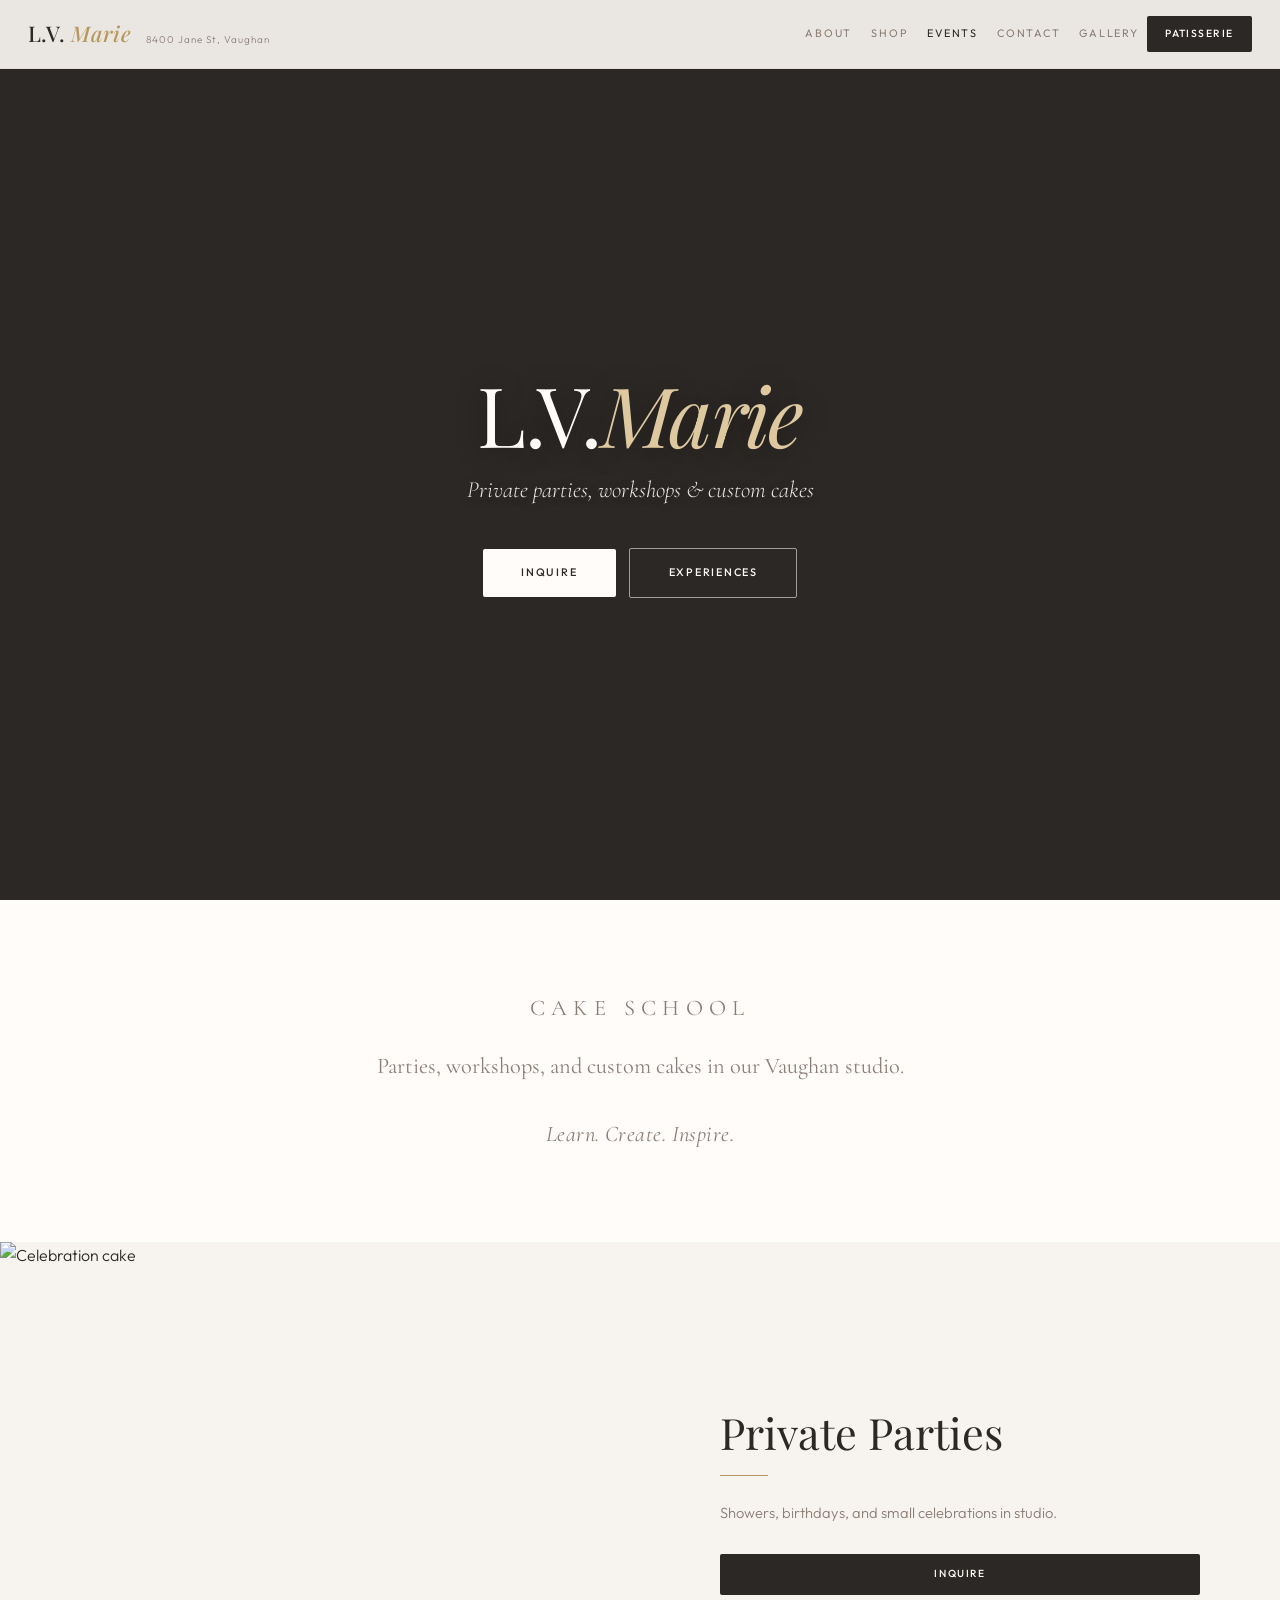
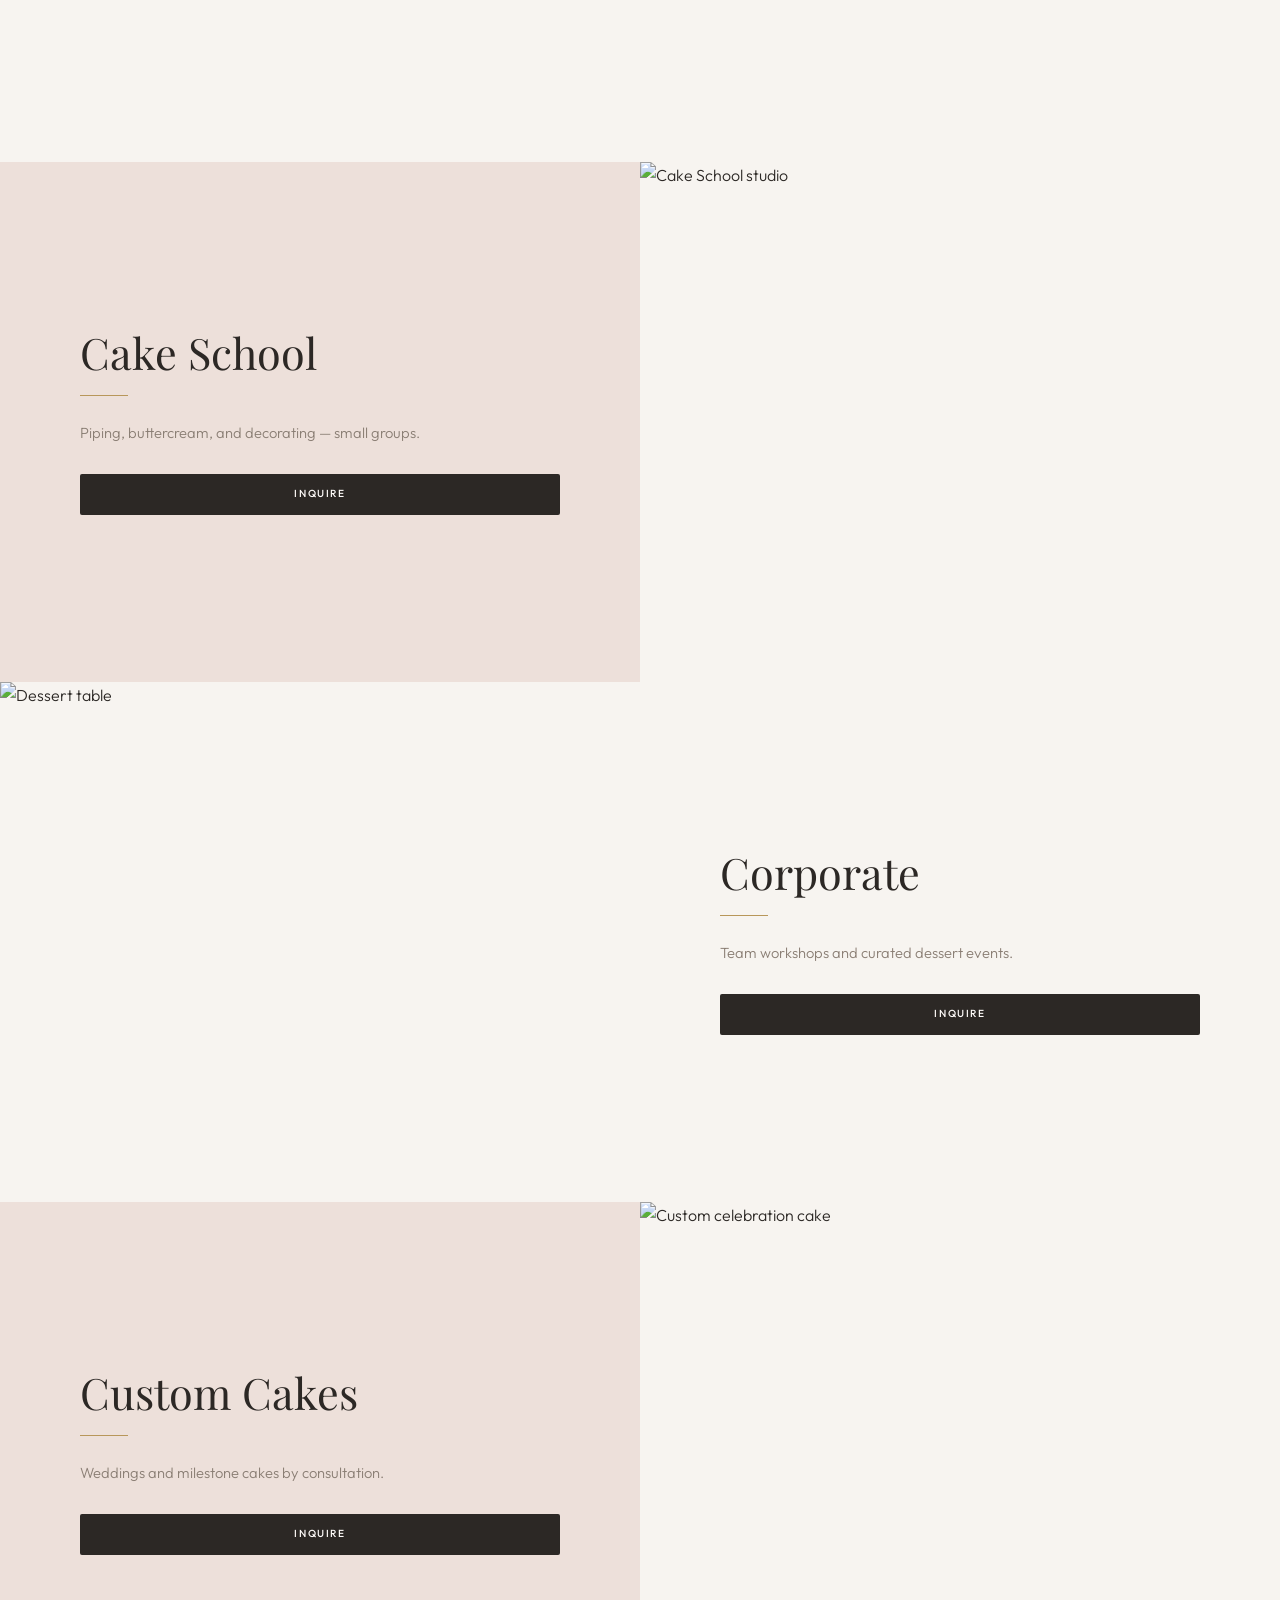
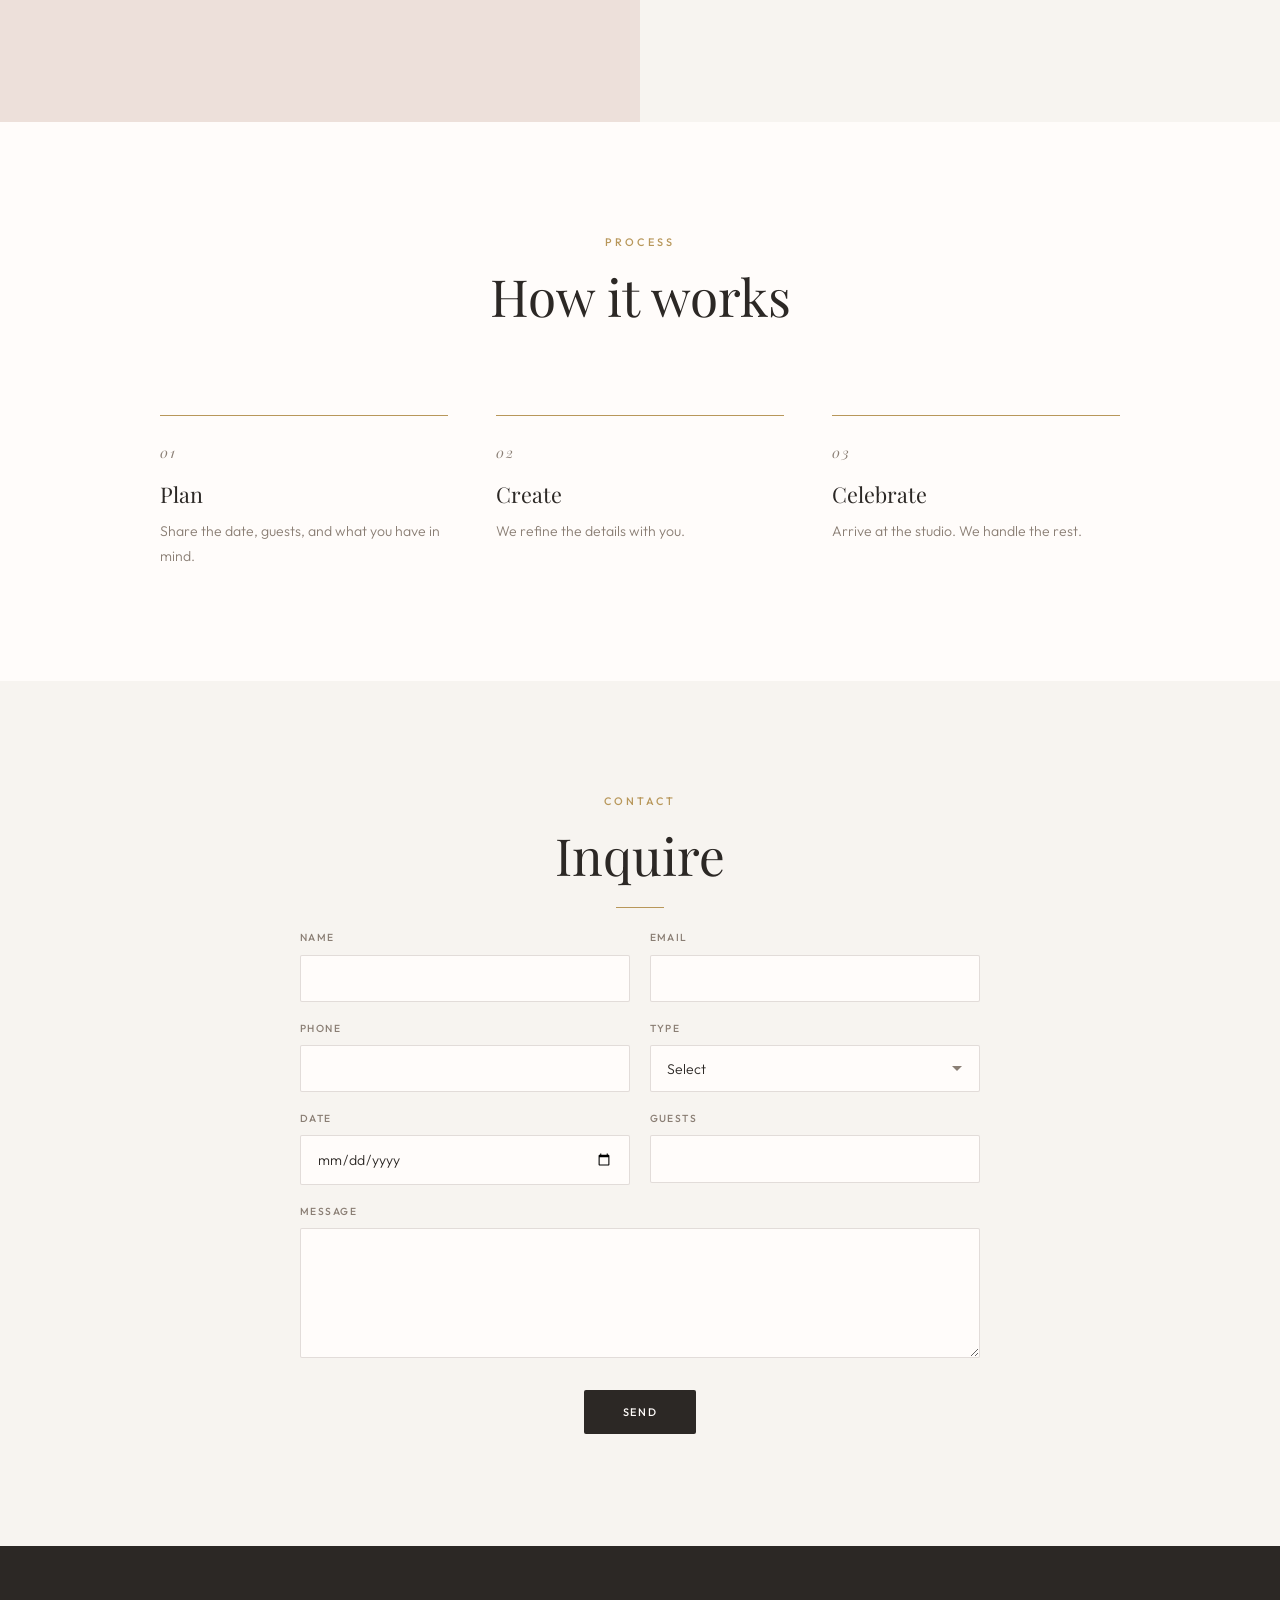
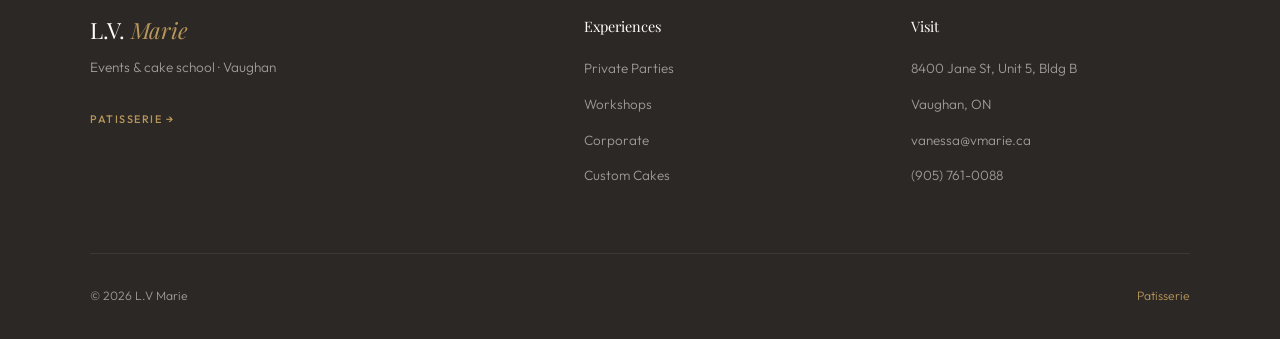
==== events.html @ 4b9d49ff "Add files via upload" ====
<!DOCTYPE html>
<html lang="en">
<head>
<meta charset="UTF-8">
<meta name="viewport" content="width=device-width, initial-scale=1, viewport-fit=cover">
<title>L.V Marie — Events & Cake School | Vaughan</title>
<meta name="description" content="Private parties, cake school, corporate events, and custom cakes in Vaughan.">
<meta name="theme-color" content="#2C2825">
<meta name="apple-mobile-web-app-status-bar-style" content="black-translucent">
<link rel="preconnect" href="https://fonts.googleapis.com">
<link rel="preconnect" href="https://fonts.gstatic.com" crossorigin>
<link href="https://fonts.googleapis.com/css2?family=Cormorant+Garamond:ital,wght@0,300;0,400;0,500;0,600;1,300;1,400&family=Outfit:wght@300;400;500&family=Playfair+Display:ital,wght@0,400;0,500;0,600;1,400;1,500&display=swap" rel="stylesheet">
<style>
/* ===== RESET & BASE ===== */
*, *::before, *::after { margin: 0; padding: 0; box-sizing: border-box; }

html {
  scroll-behavior: smooth;
  font-size: 16px;
  -webkit-text-size-adjust: 100%;
  touch-action: manipulation;
  background: var(--cream);
  height: -webkit-fill-available;
}

body {
  touch-action: manipulation;
  font-family: 'Outfit', sans-serif;
  font-weight: 300;
  color: var(--charcoal);
  background: var(--cream);
  line-height: 1.65;
  overflow-x: hidden;
  min-height: 100svh;
  min-height: 100dvh;
  min-height: -webkit-fill-available;
  -webkit-font-smoothing: antialiased;
  -moz-osx-font-smoothing: grayscale;
}
body.menu-open { overflow: hidden; }

a { text-decoration: none; color: inherit; }
img { max-width: 100%; display: block; }
ul { list-style: none; }
button, input, select, textarea { font-family: inherit; }

/* ===== COLOR SYSTEM ===== */
:root {
  --cream: #F7F4F0;
  --blush: #EDE0DA;
  --gold: #B8975A;
  --charcoal: #2C2825;
  --warm-grey: #8A7E74;
  --berry: #6B2D3C;
  --powder: #D8E0EA;
  --white: #FFFCFA;
  --radius: 2px;
}

/* ===== TYPOGRAPHY ===== */
h1, h2, h3, h4 {
  font-family: 'Playfair Display', Georgia, serif;
  font-weight: 400;
  line-height: 1.12;
}

.section-label {
  font-family: 'Outfit', sans-serif;
  font-size: 0.68rem;
  letter-spacing: 0.28em;
  text-transform: uppercase;
  color: var(--gold);
  font-weight: 500;
  margin-bottom: 1rem;
}

.section-title {
  font-size: clamp(2rem, 4.5vw, 3.2rem);
  color: var(--charcoal);
  margin-bottom: 0.5em;
}

.section-subtitle {
  font-family: 'Cormorant Garamond', Georgia, serif;
  font-size: clamp(1.1rem, 2.2vw, 1.45rem);
  color: var(--warm-grey);
  font-style: italic;
  font-weight: 300;
  line-height: 1.5;
}

.gold-line {
  width: 48px;
  height: 1px;
  background: var(--gold);
  margin: 1.4rem 0;
}

.gold-line.center { margin-left: auto; margin-right: auto; }

/* ===== NAVIGATION ===== */
.nav {
  position: fixed;
  top: 0;
  left: 0;
  right: 0;
  z-index: 1000;
  background: rgba(247, 244, 240, 0.94);
  backdrop-filter: blur(16px) saturate(160%);
  -webkit-backdrop-filter: blur(16px) saturate(160%);
  border-bottom: 1px solid rgba(184, 151, 90, 0.12);
  transition: background 0.4s ease, border-color 0.4s ease;
  padding-top: env(safe-area-inset-top, 0px);
}

.nav.scrolled,
.nav.menu-open {
  background: rgba(247, 244, 240, 0.98);
  border-bottom-color: rgba(184, 151, 90, 0.2);
}

.nav-inner {
  max-width: 1280px;
  margin: 0 auto;
  padding: 0 1.75rem;
  display: flex;
  align-items: center;
  justify-content: space-between;
  height: 68px;
  position: relative;
  gap: 1rem;
}

.nav-left {
  display: block;
  min-width: 0;
  line-height: 1;
  white-space: nowrap;
}

.nav-logo {
  font-family: 'Playfair Display', serif;
  font-size: 1.35rem;
  font-weight: 500;
  color: var(--charcoal);
  letter-spacing: 0.02em;
  line-height: 1;
  display: inline;
  vertical-align: bottom;
}

.nav-logo em {
  font-style: italic;
  color: var(--gold);
}

.nav-location {
  font-size: 0.62rem;
  letter-spacing: 0.1em;
  color: var(--warm-grey);
  white-space: nowrap;
  line-height: 1;
  display: inline;
  vertical-align: bottom;
  margin-left: 0.75rem;
  transition: color 0.3s;
}

.nav-location:hover { color: var(--gold); }

.nav-end {
  display: flex;
  flex-direction: row;
  align-items: center;
  justify-content: flex-end;
  gap: 0.35rem;
  flex-shrink: 0;
}

.nav-links {
  display: flex;
  gap: 1.2rem;
  margin-right: 0.15rem;
  align-items: center;
}

.nav-links a {
  font-size: 0.68rem;
  font-weight: 400;
  letter-spacing: 0.16em;
  text-transform: uppercase;
  color: var(--warm-grey);
  transition: color 0.3s ease;
  position: relative;
}

.nav-links a:hover,
.nav-links a.active {
  color: var(--charcoal);
}

.nav-links a::after {
  content: '';
  position: absolute;
  bottom: -4px;
  left: 0;
  width: 0;
  height: 1px;
  background: var(--gold);
  transition: width 0.3s ease;
}

.nav-links a:hover::after { width: 100%; }

.nav-actions {
  display: flex;
  flex-direction: row;
  align-items: center;
  gap: 0.35rem;
  flex-shrink: 0;
  height: 100%;
}

.nav-cta {
  font-size: 0.65rem;
  letter-spacing: 0.14em;
  text-transform: uppercase;
  font-weight: 500;
  color: var(--white);
  background: var(--charcoal);
  padding: 0.55rem 1.15rem;
  border-radius: var(--radius);
  transition: background 0.3s ease;
  white-space: nowrap;
  display: inline-flex;
  align-items: center;
  height: 36px;
}

.nav-cta:hover {
  background: var(--gold);
}

.nav-toggle {
  display: none;
  flex-direction: column;
  align-items: center;
  justify-content: center;
  gap: 5px;
  width: 44px;
  height: 44px;
  margin: 0;
  padding: 0;
  cursor: pointer;
  background: none;
  border: none;
  line-height: 0;
}

.nav-toggle span {
  width: 20px;
  height: 1.5px;
  background: var(--charcoal);
  transition: all 0.3s;
  display: block;
  flex-shrink: 0;
}

.mobile-menu {
  display: none;
}

/* ===== BUTTONS ===== */
.btn {
  display: inline-flex;
  align-items: center;
  justify-content: center;
  padding: 0.95rem 2.4rem;
  font-size: 0.68rem;
  letter-spacing: 0.16em;
  text-transform: uppercase;
  font-family: 'Outfit', sans-serif;
  font-weight: 500;
  border: none;
  cursor: pointer;
  transition: background 0.35s ease, color 0.35s ease, border-color 0.35s ease;
  border-radius: var(--radius);
  white-space: nowrap;
}

.btn-primary {
  background: var(--white);
  color: var(--charcoal);
}

.btn-primary:hover {
  background: var(--gold);
  color: var(--white);
}

.btn-outline {
  background: transparent;
  color: var(--white);
  border: 1px solid rgba(255, 252, 250, 0.45);
}

.btn-outline:hover {
  background: var(--white);
  color: var(--charcoal);
  border-color: var(--white);
}

.btn-dark {
  background: var(--charcoal);
  color: var(--white);
}

.btn-dark:hover {
  background: var(--gold);
}

.btn-sm {
  padding: 0.75rem 1.8rem;
  font-size: 0.64rem;
}

/* ===== HERO ===== */
.hero {
  position: relative;
  min-height: 100vh;
  min-height: 100svh;
  min-height: 100dvh;
  min-height: 100lvh;
  min-height: -webkit-fill-available;
  min-height: var(--app-height, 100lvh);
  display: flex;
  align-items: center;
  justify-content: center;
  text-align: center;
  overflow: hidden;
  background: var(--charcoal);
  padding:
    calc(68px + env(safe-area-inset-top, 0px))
    1.25rem
    0;
}

.hero-bg {
  position: absolute;
  inset: 0;
  z-index: 0;
  background-color: #2C2825;
  background-image: url('Assets/images/store-interior.jpg');
  background-size: cover;
  background-position: center center;
  background-repeat: no-repeat;
}

.hero-overlay {
  position: absolute;
  inset: 0;
  z-index: 1;
  pointer-events: none;
  background:
    linear-gradient(180deg, rgba(44, 40, 37, 0.48) 0%, rgba(44, 40, 37, 0.3) 45%, rgba(44, 40, 37, 0.62) 100%);
}

.hero-content {
  position: relative;
  z-index: 2;
  padding: 1rem 1.25rem;
  max-width: 720px;
  width: 100%;
  margin: 0;
}

.hero-brand {
  display: none;
}

.hero h1 {
  font-size: clamp(2.8rem, 8vw, 5.2rem);
  font-weight: 400;
  color: var(--white);
  margin-bottom: 0.9rem;
  letter-spacing: -0.02em;
  line-height: 1.05;
  text-shadow: 0 2px 28px rgba(0, 0, 0, 0.4);
}

.hero h1 em {
  font-style: italic;
  color: rgba(232, 210, 168, 0.95);
}

.hero-tagline {
  display: block;
  font-family: 'Cormorant Garamond', Georgia, serif;
  font-size: clamp(1.1rem, 2.4vw, 1.45rem);
  color: rgba(255, 252, 250, 0.9);
  font-style: italic;
  font-weight: 300;
  margin: 0 auto 2.4rem;
  max-width: 420px;
  text-shadow: 0 1px 12px rgba(0, 0, 0, 0.35);
}

.hero-buttons {
  display: flex;
  gap: 0.85rem;
  justify-content: center;
  flex-wrap: wrap;
  align-items: center;
}

.hero .btn-outline {
  color: var(--white);
  border-color: rgba(255, 255, 255, 0.55);
  background: transparent;
  backdrop-filter: none;
}

.hero .btn-outline:hover {
  background: var(--white);
  color: var(--charcoal);
  border-color: var(--white);
}

.hero .btn-primary {
  background: var(--white);
  color: var(--charcoal);
}

.hero .btn-primary:hover {
  background: var(--gold);
  color: var(--white);
}

/* ===== INTRO STRIP ===== */
.intro {
  padding: 5.5rem 2rem;
  background: var(--white);
  text-align: center;
}

.intro-inner {
  max-width: 720px;
  margin: 0 auto;
}

.intro .section-label { margin-bottom: 1.2rem; }

.intro p {
  font-family: 'Cormorant Garamond', serif;
  font-size: clamp(1.15rem, 2.2vw, 1.4rem);
  color: var(--warm-grey);
  line-height: 1.75;
  font-weight: 400;
}

.intro-accent {
  font-family: 'Playfair Display', serif;
  font-style: italic;
  color: var(--gold);
  font-size: clamp(1rem, 1.8vw, 1.2rem);
  margin-top: 1.8rem;
  letter-spacing: 0.02em;
}

/* ===== EVENT SECTIONS ===== */
.event-section {
  display: grid;
  grid-template-columns: 1fr 1fr;
  min-height: 520px;
}

.event-section.reverse .event-image { order: 2; }
.event-section.reverse .event-text { order: 1; }

.event-image {
  position: relative;
  overflow: hidden;
  min-height: 380px;
}

.event-image img {
  width: 100%;
  height: 100%;
  object-fit: cover;
  transition: transform 0.8s ease;
}

.event-section:hover .event-image img {
  transform: scale(1.03);
}

.event-text {
  display: flex;
  flex-direction: column;
  justify-content: center;
  padding: 4.5rem 5rem;
  background: var(--cream);
}

.event-section:nth-child(even) .event-text {
  background: var(--blush);
}

.event-text h2 {
  font-size: clamp(1.9rem, 3.5vw, 2.7rem);
  margin-bottom: 0;
  color: var(--charcoal);
}

.event-text .event-desc {
  font-size: 0.92rem;
  color: var(--warm-grey);
  line-height: 1.85;
  margin-bottom: 1.75rem;
  max-width: 440px;
}

.event-text .event-details {
  font-family: 'Cormorant Garamond', serif;
  font-size: 1.05rem;
  font-style: italic;
  color: var(--charcoal);
  margin-bottom: 2rem;
  line-height: 1.65;
}

.event-text .gold-line {
  margin: 1.15rem 0 1.4rem;
}

/* ===== HOW IT WORKS ===== */
.how-it-works {
  padding: 7rem 2rem;
  background: var(--white);
  text-align: center;
}

.how-inner {
  max-width: 960px;
  margin: 0 auto;
}

.how-steps {
  display: grid;
  grid-template-columns: repeat(3, 1fr);
  gap: 3rem;
  margin-top: 4rem;
  text-align: left;
}

.how-step {
  padding-top: 1.5rem;
  border-top: 1px solid var(--gold);
}

.how-step-num {
  font-family: 'Playfair Display', serif;
  font-size: 0.85rem;
  color: var(--gold);
  letter-spacing: 0.12em;
  margin-bottom: 1rem;
  font-style: italic;
}

.how-step h3 {
  font-size: 1.35rem;
  margin-bottom: 0.8rem;
  color: var(--charcoal);
}

.how-step p {
  font-size: 0.88rem;
  color: var(--warm-grey);
  line-height: 1.8;
}

/* ===== INQUIRY FORM ===== */
.inquiry {
  padding: 7rem 2rem;
  background: var(--cream);
}

.inquiry-inner {
  max-width: 680px;
  margin: 0 auto;
  text-align: center;
}

.inquiry .section-title { margin-bottom: 0.3em; }
.inquiry .section-subtitle { margin-bottom: 2.5rem; }

.inquiry-form {
  text-align: left;
  display: grid;
  grid-template-columns: 1fr 1fr;
  gap: 1.2rem;
}

.form-group {
  display: flex;
  flex-direction: column;
}

.form-group.full {
  grid-column: 1 / -1;
}

.form-group label {
  font-size: 0.64rem;
  letter-spacing: 0.14em;
  text-transform: uppercase;
  color: var(--warm-grey);
  margin-bottom: 0.45rem;
  font-weight: 500;
}

.form-group input,
.form-group textarea,
.form-group select {
  padding: 0.85rem 1rem;
  border: 1px solid rgba(138, 126, 116, 0.25);
  font-family: 'Outfit', sans-serif;
  font-size: 0.88rem;
  font-weight: 300;
  color: var(--charcoal);
  background: var(--white);
  border-radius: var(--radius);
  transition: border-color 0.3s ease;
  outline: none;
  appearance: none;
  -webkit-appearance: none;
}

.form-group select {
  background-image: url("data:image/svg+xml,%3Csvg xmlns='http://www.w3.org/2000/svg' width='12' height='8' viewBox='0 0 12 8'%3E%3Cpath fill='%238A7E74' d='M1 1l5 5 5-5'/%3E%3C/svg%3E");
  background-repeat: no-repeat;
  background-position: right 1rem center;
  padding-right: 2.5rem;
  cursor: pointer;
}

.form-group input:focus,
.form-group textarea:focus,
.form-group select:focus {
  border-color: var(--gold);
}

.form-group textarea {
  resize: vertical;
  min-height: 130px;
}

.form-submit {
  grid-column: 1 / -1;
  text-align: center;
  margin-top: 0.8rem;
}

/* ===== FOOTER ===== */
.footer {
  background: var(--charcoal);
  color: rgba(255, 252, 250, 0.55);
  padding: 4.5rem 2rem 2rem;
}

.footer-inner {
  max-width: 1100px;
  margin: 0 auto;
  display: grid;
  grid-template-columns: 1.6fr 1fr 1fr;
  gap: 3rem;
  margin-bottom: 3.5rem;
}

.footer-brand h3 {
  font-family: 'Playfair Display', serif;
  font-size: 1.4rem;
  color: var(--white);
  margin-bottom: 0.8rem;
  font-weight: 400;
}

.footer-brand h3 em {
  color: var(--gold);
  font-style: italic;
}

.footer-brand p {
  font-size: 0.85rem;
  line-height: 1.75;
  margin-bottom: 1.5rem;
}

.footer-boutique-link {
  display: inline-flex;
  align-items: center;
  gap: 0.5rem;
  font-size: 0.68rem;
  letter-spacing: 0.14em;
  text-transform: uppercase;
  color: var(--gold);
  font-weight: 500;
  transition: color 0.3s ease;
}

.footer-boutique-link:hover {
  color: var(--white);
}

.footer h4 {
  font-family: 'Playfair Display', serif;
  font-size: 0.9rem;
  color: var(--white);
  margin-bottom: 1.2rem;
  font-weight: 400;
}

.footer ul li {
  margin-bottom: 0.6rem;
}

.footer ul li a,
.footer ul li span {
  font-size: 0.84rem;
  transition: color 0.3s ease;
}

.footer ul li a:hover { color: var(--gold); }

.footer-bottom {
  max-width: 1100px;
  margin: 0 auto;
  padding-top: 2rem;
  border-top: 1px solid rgba(255, 252, 250, 0.08);
  display: flex;
  justify-content: space-between;
  align-items: center;
  font-size: 0.76rem;
}

.footer-bottom a { color: var(--gold); }

/* ===== TOAST ===== */
.toast {
  position: fixed;
  bottom: 2rem;
  left: 50%;
  transform: translateX(-50%) translateY(120px);
  background: var(--charcoal);
  color: var(--white);
  padding: 1rem 2.2rem;
  border-radius: var(--radius);
  font-size: 0.85rem;
  font-weight: 400;
  z-index: 3000;
  opacity: 0;
  transition: transform 0.45s ease, opacity 0.45s ease;
  text-align: center;
  max-width: 90vw;
  border: 1px solid rgba(184, 151, 90, 0.25);
}

.toast.show {
  transform: translateX(-50%) translateY(0);
  opacity: 1;
}

/* ===== ANIMATIONS ===== */
.fade-in {
  opacity: 0;
  transform: translateY(20px);
  transition: opacity 0.7s ease, transform 0.7s ease;
}

.fade-in.visible {
  opacity: 1;
  transform: translateY(0);
}

/* ===== RESPONSIVE ===== */
@media (max-width: 1024px) {
  .event-text { padding: 3.5rem 3rem; }
  .how-steps { gap: 2rem; }
  .footer-inner { grid-template-columns: 1fr 1fr; }
}

@media (max-width: 768px) {
  .nav-inner { padding: 0 1rem; height: 60px; }

  .nav-links {
    display: none !important;
  }

  .mobile-menu {
    display: none;
  }
  .mobile-menu.open {
    display: flex;
    position: fixed;
    inset: 0;
    z-index: 1200;
    flex-direction: column;
    justify-content: flex-start;
    padding: calc(60px + env(safe-area-inset-top, 0px) + 2.75rem) 1.75rem calc(env(safe-area-inset-bottom, 0px) + 2rem);
    background: #F7F4F0 !important;
    overflow-y: auto;
    -webkit-overflow-scrolling: touch;
  }
  .mobile-menu a {
    font-family: 'Playfair Display', serif;
    font-size: 1.75rem;
    font-weight: 400;
    letter-spacing: 0.02em;
    padding: 1.15rem 0.1rem;
    border-bottom: 1px solid rgba(44, 40, 37, 0.1);
    color: var(--charcoal);
  }
  .mobile-menu a:last-child { border-bottom: none; }

  .nav-toggle {
    display: flex;
    position: relative;
    z-index: 1301;
  }
  .nav.menu-open {
    z-index: 1300;
    background: #F7F4F0 !important;
  }
  .nav.menu-open .nav-toggle span:nth-child(1) {
    transform: translateY(7px) rotate(45deg);
  }
  .nav.menu-open .nav-toggle span:nth-child(2) { opacity: 0; }
  .nav.menu-open .nav-toggle span:nth-child(3) {
    transform: translateY(-7px) rotate(-45deg);
  }
  .nav-end { gap: 0.25rem; }
  .nav-cta { padding: 0.5rem 0.85rem; font-size: 0.58rem; height: 34px; }
  .nav-location {
    font-size: 0.55rem;
    letter-spacing: 0.06em;
    max-width: 38vw;
    overflow: hidden;
    text-overflow: ellipsis;
  }
  .nav-logo { font-size: 1.2rem; }

  .hero {
    min-height: 100svh;
    min-height: 100dvh;
    min-height: 100lvh;
    min-height: -webkit-fill-available;
    min-height: var(--app-height, 100lvh);
    padding:
      calc(60px + env(safe-area-inset-top, 0px))
      1rem
      0;
  }
  .hero-content { padding: 0.75rem; }
  .hero h1 { font-size: 2.35rem; }
  .hero-buttons { flex-direction: row; flex-wrap: wrap; justify-content: center; }
  .hero-buttons .btn { flex: 1 1 auto; min-width: 140px; }

  .event-section,
  .event-section.reverse {
    grid-template-columns: 1fr;
  }

  .event-section.reverse .event-image,
  .event-section.reverse .event-text {
    order: unset;
  }

  .event-image { min-height: 300px; max-height: 380px; }
  .event-text { padding: 3rem 1.8rem; }

  .how-steps {
    grid-template-columns: 1fr;
    gap: 2.5rem;
  }

  .inquiry-form { grid-template-columns: 1fr; }
  .footer-inner { grid-template-columns: 1fr; }
  .footer-bottom {
    flex-direction: column;
    gap: 0.6rem;
    text-align: center;
  }
}

@media (max-width: 480px) {
  .hero h1 { font-size: 2.4rem; }
  .section-title { font-size: 1.75rem; }
  .intro { padding: 4rem 1.5rem; }
  .how-it-works { padding: 5rem 1.5rem; }
  .inquiry { padding: 5rem 1.5rem; }
}
</style>
</head>
<body>

<!-- NAVIGATION -->
<nav class="nav" id="nav">
  <div class="nav-inner">
    <div class="nav-left">
      <a href="events.html" class="nav-logo">L.V. <em>Marie</em></a>
      <a href="https://maps.google.com/?q=8400+Jane+St+Vaughan+ON" target="_blank" rel="noopener" class="nav-location">8400 Jane St, Vaughan</a>
    </div>
    <div class="nav-end">
      <div class="nav-links" id="navLinksDesktop">
        <a href="#about">About</a>
        <a href="index.html#store">Shop</a>
        <a href="#events" class="active">Events</a>
        <a href="#inquiry">Contact</a>
        <a href="index.html#gallery">Gallery</a>
      </div>
      <div class="nav-actions">
        <a href="index.html" class="nav-cta">Patisserie</a>
        <button type="button" class="nav-toggle" id="navToggle" aria-label="Menu">
          <span></span><span></span><span></span>
        </button>
      </div>
    </div>
  </div>
</nav>

<div class="mobile-menu" id="navLinks" hidden>
  <a href="#about">About</a>
  <a href="index.html#store">Shop</a>
  <a href="#events">Events</a>
  <a href="#inquiry">Contact</a>
  <a href="index.html#gallery">Gallery</a>
</div>

<!-- HERO -->
<section class="hero">
  <div class="hero-bg" role="img" aria-label="L.V Marie Cake School"></div>
  <div class="hero-overlay"></div>
  <div class="hero-content">
    <h1>L.V.<em>Marie</em></h1>
    <p class="hero-tagline">Private parties, workshops &amp; custom cakes</p>
    <div class="hero-buttons">
      <a href="#inquiry" class="btn btn-primary">Inquire</a>
      <a href="#private-parties" class="btn btn-outline">Experiences</a>
    </div>
  </div>
</section>

<!-- INTRO -->
<section class="intro" id="about">
  <div class="intro-inner fade-in">
    <p class="section-label">Cake School</p>
    <p>Parties, workshops, and custom cakes in our Vaughan studio.</p>
    <p class="intro-accent">Learn. Create. Inspire.</p>
  </div>
</section>

<!-- EVENT TYPES -->
<div id="events">

  <section class="event-section" id="private-parties">
    <div class="event-image">
      <img src="Assets/images/cupcakes.jpg" alt="Celebration cake" loading="lazy">
    </div>
    <div class="event-text fade-in">
      <h2>Private Parties</h2>
      <div class="gold-line"></div>
      <p class="event-desc">Showers, birthdays, and small celebrations in studio.</p>
      <a href="#inquiry" class="btn btn-dark btn-sm" data-event="Private Party">Inquire</a>
    </div>
  </section>

  <section class="event-section reverse" id="workshops">
    <div class="event-image">
      <img src="Assets/images/store-interior.jpg" alt="Cake School studio" loading="lazy">
    </div>
    <div class="event-text fade-in">
      <h2>Cake School</h2>
      <div class="gold-line"></div>
      <p class="event-desc">Piping, buttercream, and decorating — small groups.</p>
      <a href="#inquiry" class="btn btn-dark btn-sm" data-event="Workshop">Inquire</a>
    </div>
  </section>

  <section class="event-section" id="corporate">
    <div class="event-image">
      <img src="Assets/images/dessert-spread.jpg" alt="Dessert table" loading="lazy">
    </div>
    <div class="event-text fade-in">
      <h2>Corporate</h2>
      <div class="gold-line"></div>
      <p class="event-desc">Team workshops and curated dessert events.</p>
      <a href="#inquiry" class="btn btn-dark btn-sm" data-event="Corporate Event">Inquire</a>
    </div>
  </section>

  <section class="event-section reverse" id="custom">
    <div class="event-image">
      <img src="Assets/images/cupcakes.jpg" alt="Custom celebration cake" loading="lazy">
    </div>
    <div class="event-text fade-in">
      <h2>Custom Cakes</h2>
      <div class="gold-line"></div>
      <p class="event-desc">Weddings and milestone cakes by consultation.</p>
      <a href="#inquiry" class="btn btn-dark btn-sm" data-event="Custom Celebration Cake">Inquire</a>
    </div>
  </section>

</div>

<!-- HOW IT WORKS -->
<section class="how-it-works">
  <div class="how-inner">
    <p class="section-label fade-in">Process</p>
    <h2 class="section-title fade-in">How it works</h2>
    <div class="gold-line center fade-in"></div>
    <div class="how-steps">
      <div class="how-step fade-in">
        <p class="how-step-num">01</p>
        <h3>Plan</h3>
        <p>Share the date, guests, and what you have in mind.</p>
      </div>
      <div class="how-step fade-in">
        <p class="how-step-num">02</p>
        <h3>Create</h3>
        <p>We refine the details with you.</p>
      </div>
      <div class="how-step fade-in">
        <p class="how-step-num">03</p>
        <h3>Celebrate</h3>
        <p>Arrive at the studio. We handle the rest.</p>
      </div>
    </div>
  </div>
</section>

<!-- INQUIRY FORM -->
<section class="inquiry" id="inquiry">
  <div class="inquiry-inner">
    <p class="section-label fade-in">Contact</p>
    <h2 class="section-title fade-in">Inquire</h2>
    <div class="gold-line center fade-in"></div>

    <form class="inquiry-form fade-in" id="inquiryForm" onsubmit="handleInquiry(event)">
      <div class="form-group">
        <label for="name">Name</label>
        <input type="text" id="name" name="name" required>
      </div>
      <div class="form-group">
        <label for="email">Email</label>
        <input type="email" id="email" name="email" required>
      </div>
      <div class="form-group">
        <label for="phone">Phone</label>
        <input type="tel" id="phone" name="phone">
      </div>
      <div class="form-group">
        <label for="eventType">Type</label>
        <select id="eventType" name="eventType" required>
          <option value="" disabled selected>Select</option>
          <option value="Private Party">Private Party</option>
          <option value="Workshop / Cake School">Workshop</option>
          <option value="Corporate Event">Corporate</option>
          <option value="Custom Celebration Cake">Custom Cake</option>
          <option value="Other">Other</option>
        </select>
      </div>
      <div class="form-group">
        <label for="date">Date</label>
        <input type="date" id="date" name="date">
      </div>
      <div class="form-group">
        <label for="guests">Guests</label>
        <input type="number" id="guests" name="guests" min="1">
      </div>
      <div class="form-group full">
        <label for="message">Message</label>
        <textarea id="message" name="message"></textarea>
      </div>
      <div class="form-submit">
        <button type="submit" class="btn btn-dark">Send</button>
      </div>
    </form>
  </div>
</section>

<!-- FOOTER -->
<footer class="footer">
  <div class="footer-inner">
    <div class="footer-brand">
      <h3>L.V. <em>Marie</em></h3>
      <p>Events & cake school · Vaughan</p>
      <a href="index.html" class="footer-boutique-link">Patisserie →</a>
    </div>
    <div>
      <h4>Experiences</h4>
      <ul>
        <li><a href="#private-parties">Private Parties</a></li>
        <li><a href="#workshops">Workshops</a></li>
        <li><a href="#corporate">Corporate</a></li>
        <li><a href="#custom">Custom Cakes</a></li>
      </ul>
    </div>
    <div>
      <h4>Visit</h4>
      <ul>
        <li><span>8400 Jane St, Unit 5, Bldg B</span></li>
        <li><span>Vaughan, ON</span></li>
        <li><a href="mailto:vanessa@vmarie.ca">vanessa@vmarie.ca</a></li>
        <li><a href="tel:+19057610088">(905) 761-0088</a></li>
      </ul>
    </div>
  </div>
  <div class="footer-bottom">
    <span>&copy; 2026 L.V Marie</span>
    <span><a href="index.html">Patisserie</a></span>
  </div>
</footer>

<!-- TOAST -->
<div class="toast" id="toast" role="status" aria-live="polite"></div>

<script>
// Fill phone screen exactly (iOS Safari gap fix)
function setAppHeight() {
  document.documentElement.style.setProperty('--app-height', `${window.innerHeight}px`);
}
setAppHeight();
window.addEventListener('resize', setAppHeight, { passive: true });

// Nav scroll state
window.addEventListener('scroll', () => {
  document.getElementById('nav').classList.toggle('scrolled', window.scrollY > 40);
}, { passive: true });

// Mobile nav toggle
document.getElementById('navToggle').addEventListener('click', () => {
  const links = document.getElementById('navLinks');
  const nav = document.getElementById('nav');
  const open = links.classList.toggle('open');
  links.hidden = !open;
  nav.classList.toggle('menu-open', open);
  document.body.classList.toggle('menu-open', open);
});

document.querySelectorAll('#navLinks a').forEach(link => {
  link.addEventListener('click', () => {
    const links = document.getElementById('navLinks');
    links.classList.remove('open');
    links.hidden = true;
    document.getElementById('nav').classList.remove('menu-open');
    document.body.classList.remove('menu-open');
  });
});

// Pre-fill event type from section CTAs
document.querySelectorAll('[data-event]').forEach(btn => {
  btn.addEventListener('click', () => {
    const select = document.getElementById('eventType');
    const val = btn.getAttribute('data-event');
    for (const opt of select.options) {
      if (opt.value === val || opt.textContent.includes(val)) {
        select.value = opt.value;
        break;
      }
    }
  });
});

// Inquiry form
function handleInquiry(e) {
  e.preventDefault();
  showToast('Received');
  e.target.reset();
}

function showToast(msg) {
  const toast = document.getElementById('toast');
  toast.textContent = msg;
  toast.classList.add('show');
  setTimeout(() => toast.classList.remove('show'), 4200);
}

// Scroll fade-in
const observer = new IntersectionObserver((entries) => {
  entries.forEach(entry => {
    if (entry.isIntersecting) {
      entry.target.classList.add('visible');
    }
  });
}, { threshold: 0.1, rootMargin: '0px 0px -30px 0px' });

document.querySelectorAll('.fade-in').forEach(el => observer.observe(el));
</script>

</body>
</html>
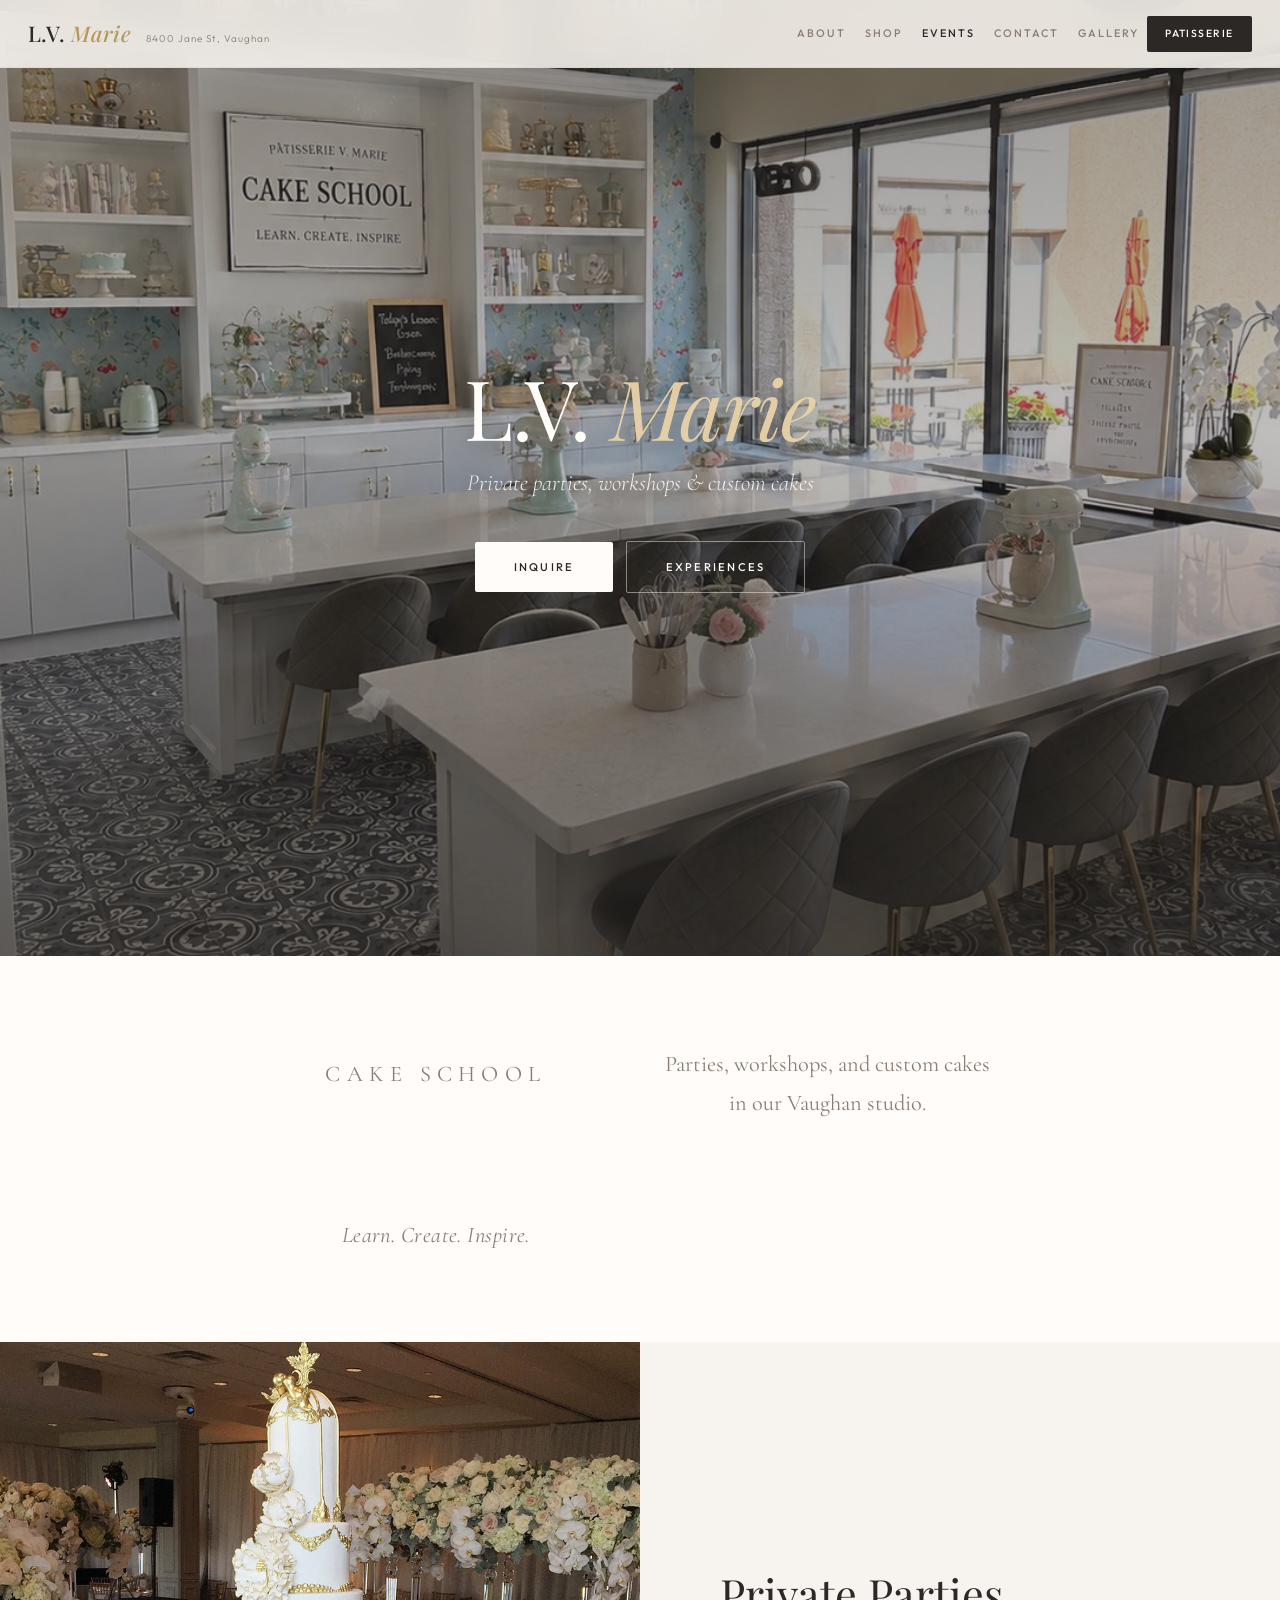
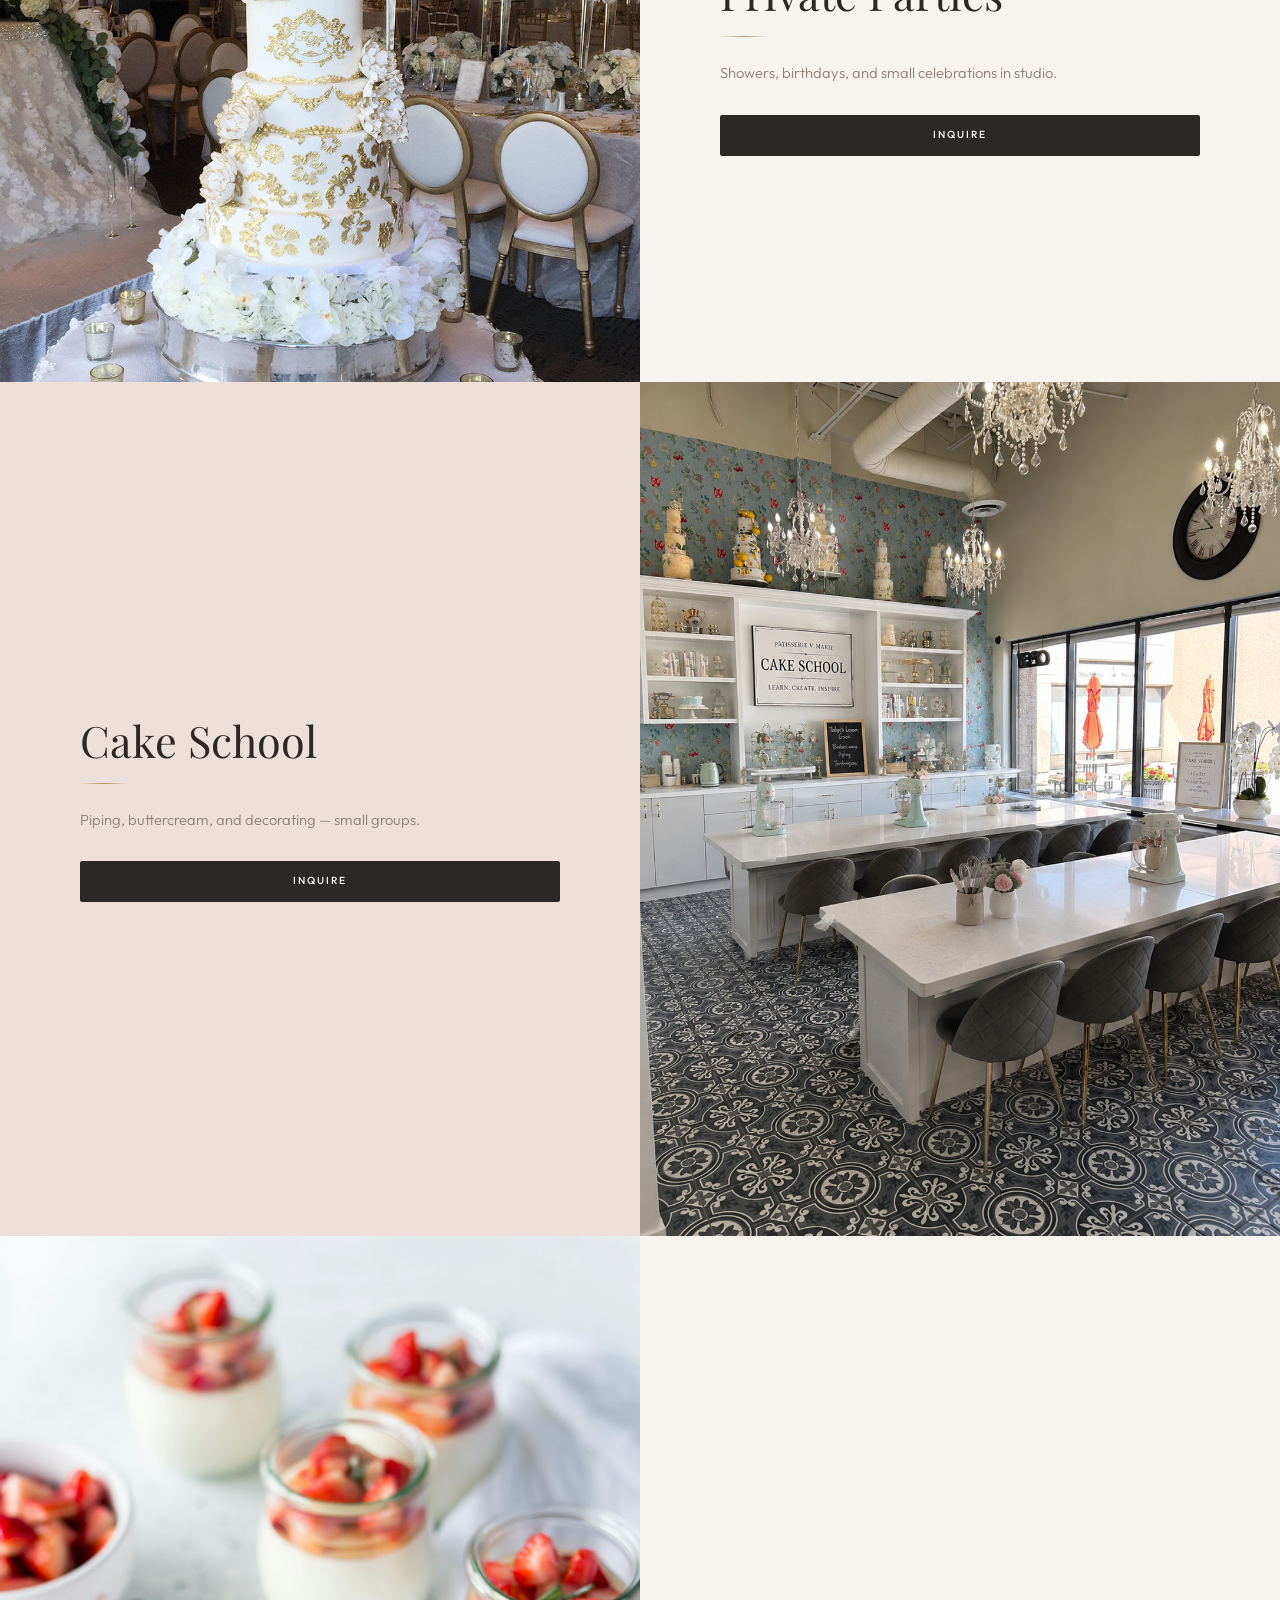
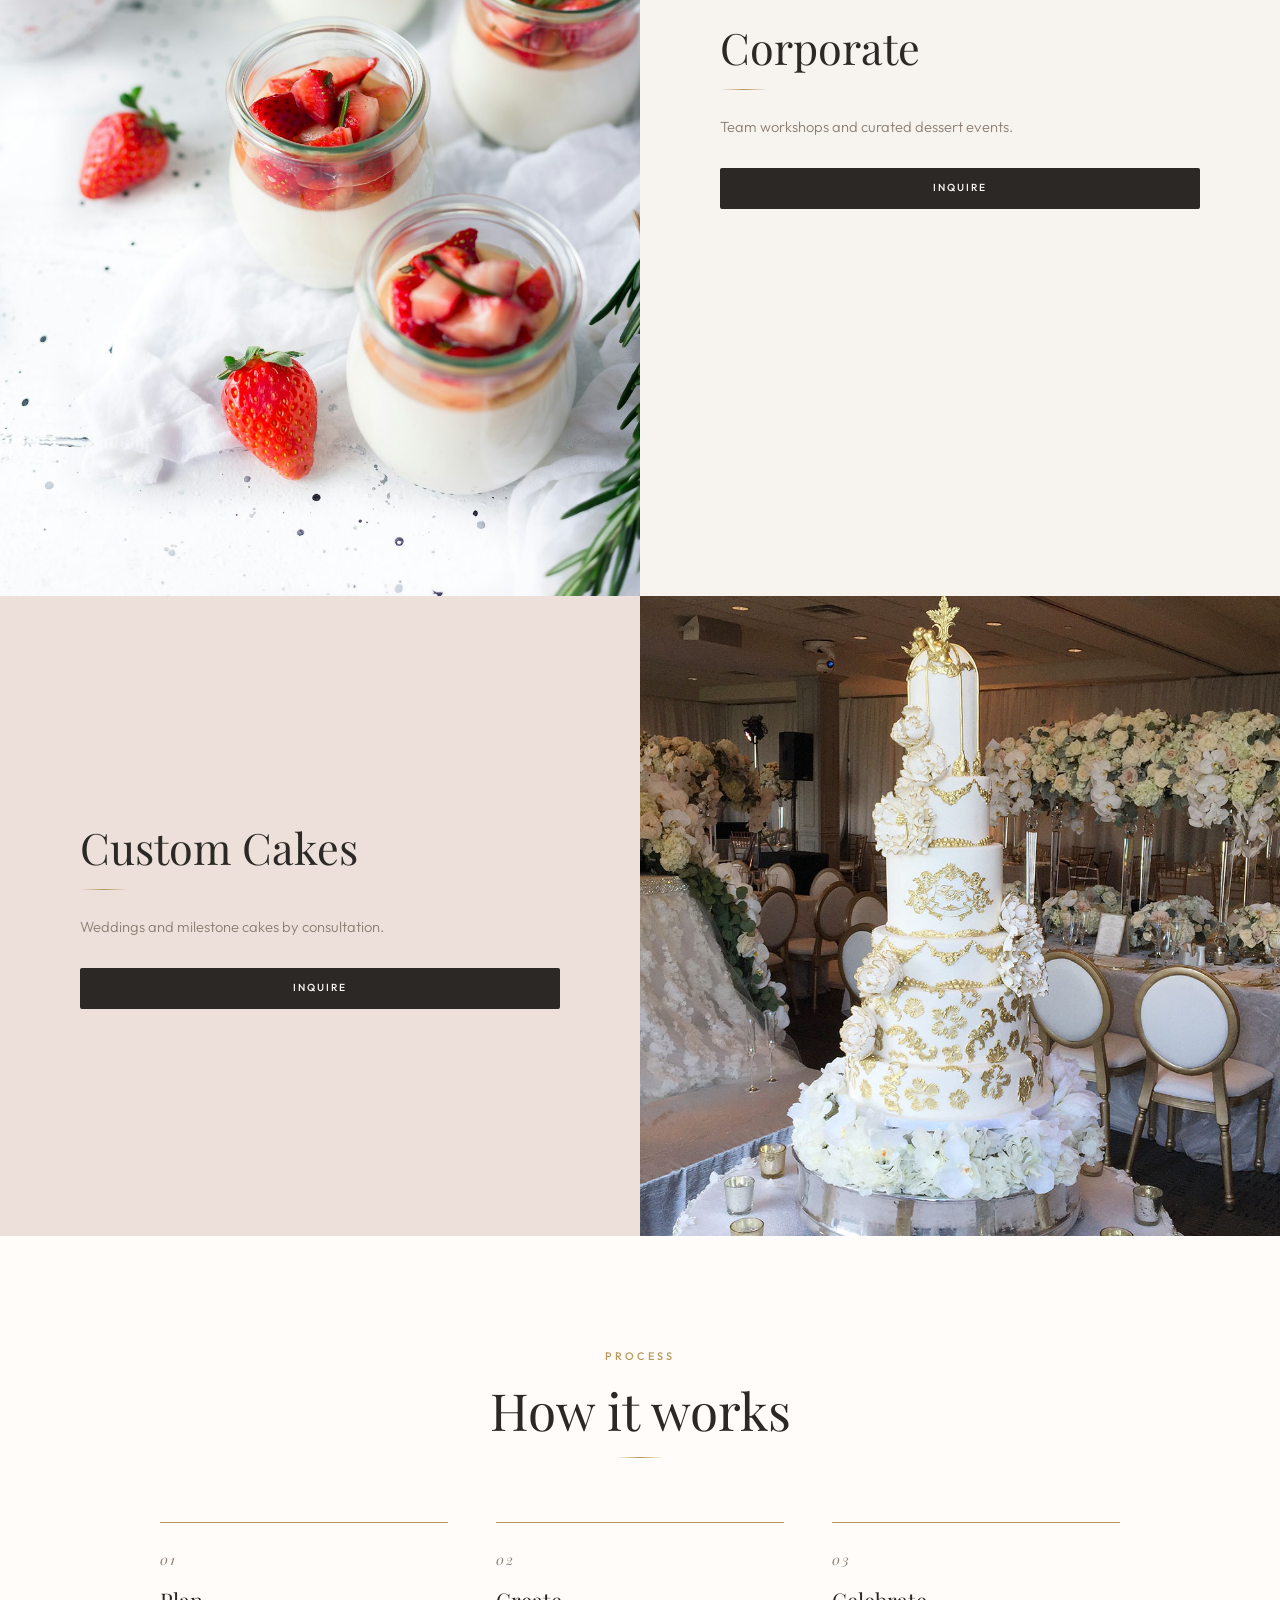
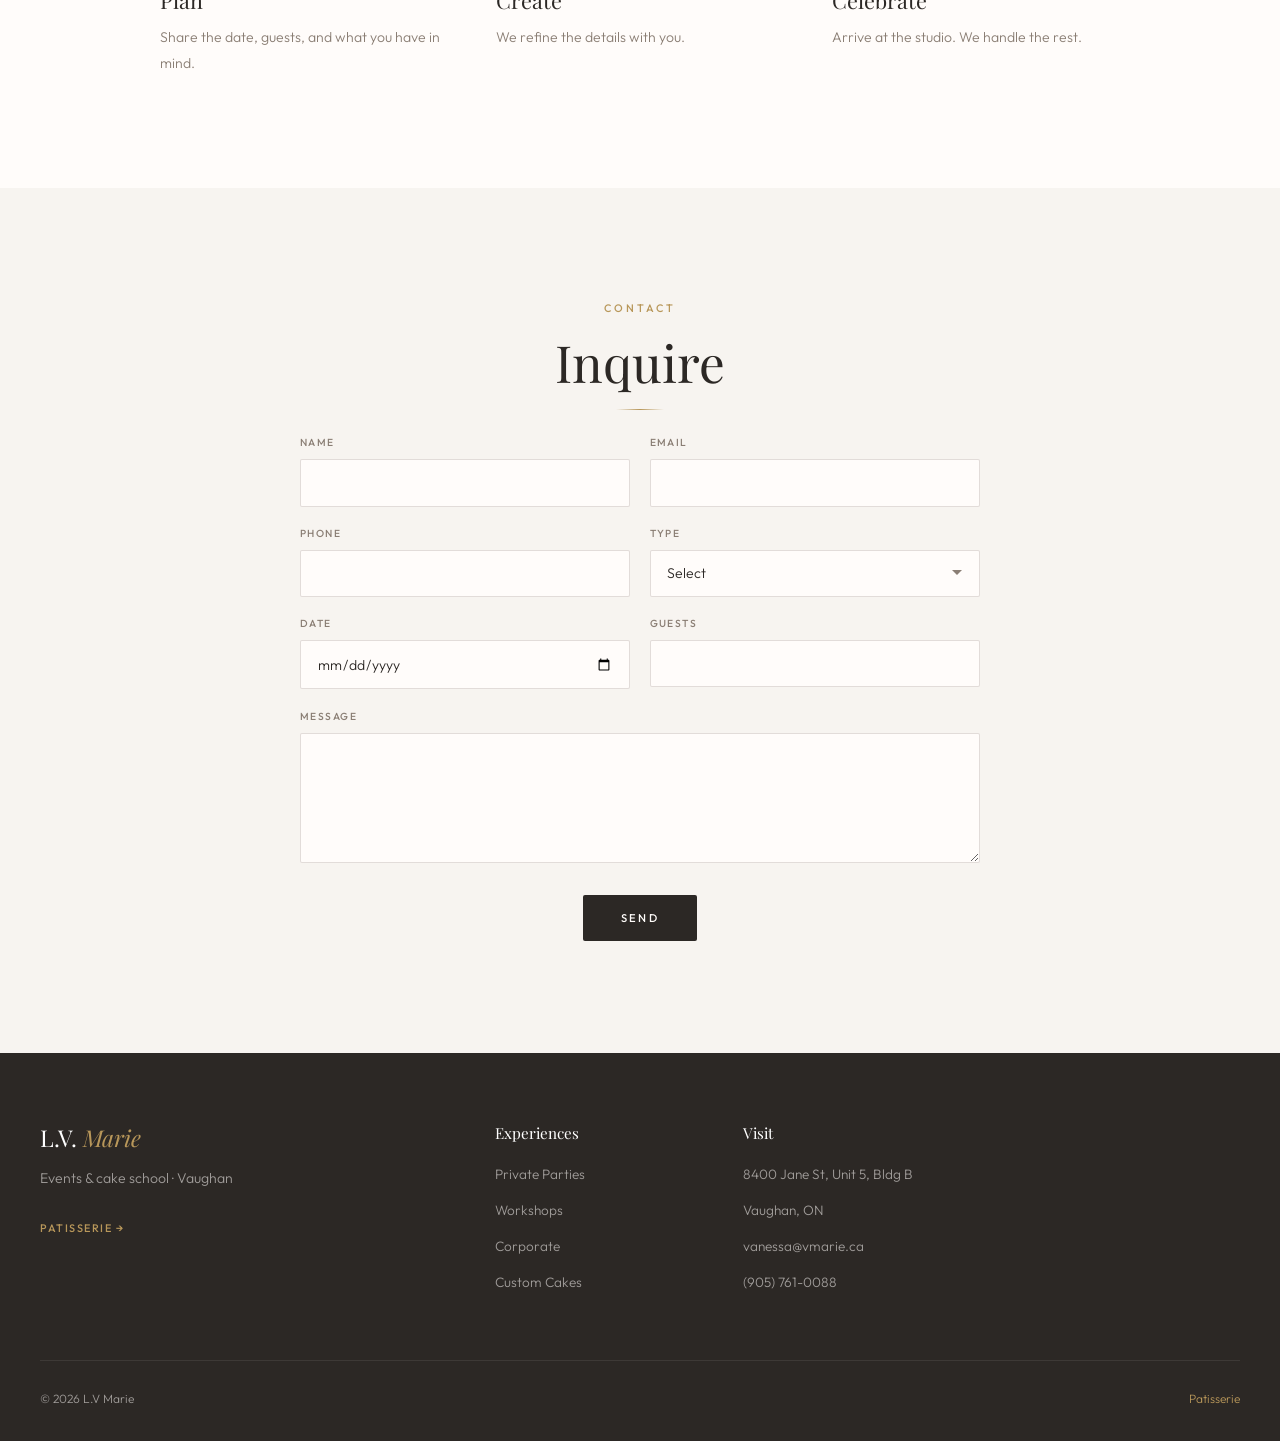
==== commit 9df32183: "Add files via upload" ====
--- a/events.html
+++ b/events.html
@@ -10,208 +10,11 @@
 <link rel="preconnect" href="https://fonts.googleapis.com">
 <link rel="preconnect" href="https://fonts.gstatic.com" crossorigin>
 <link href="https://fonts.googleapis.com/css2?family=Cormorant+Garamond:ital,wght@0,300;0,400;0,500;0,600;1,300;1,400&family=Outfit:wght@300;400;500&family=Playfair+Display:ital,wght@0,400;0,500;0,600;1,400;1,500&display=swap" rel="stylesheet">
+<link rel="stylesheet" href="css/site.css">
 <style>
-/* ===== RESET & BASE ===== */
-*, *::before, *::after { margin: 0; padding: 0; box-sizing: border-box; }
-
-html {
-  scroll-behavior: smooth;
-  font-size: 16px;
-  -webkit-text-size-adjust: 100%;
-  touch-action: manipulation;
-  background: var(--cream);
-  height: -webkit-fill-available;
-}
-
-body {
-  touch-action: manipulation;
-  font-family: 'Outfit', sans-serif;
-  font-weight: 300;
-  color: var(--charcoal);
-  background: var(--cream);
-  line-height: 1.65;
-  overflow-x: hidden;
-  min-height: 100svh;
-  min-height: 100dvh;
-  min-height: -webkit-fill-available;
-  -webkit-font-smoothing: antialiased;
-  -moz-osx-font-smoothing: grayscale;
-}
-body.menu-open { overflow: hidden; }
-
-a { text-decoration: none; color: inherit; }
-img { max-width: 100%; display: block; }
-ul { list-style: none; }
-button, input, select, textarea { font-family: inherit; }
-
-/* ===== COLOR SYSTEM ===== */
-:root {
-  --cream: #F7F4F0;
-  --blush: #EDE0DA;
-  --gold: #B8975A;
-  --charcoal: #2C2825;
-  --warm-grey: #8A7E74;
-  --berry: #6B2D3C;
-  --powder: #D8E0EA;
-  --white: #FFFCFA;
-  --radius: 2px;
-}
-
-/* ===== TYPOGRAPHY ===== */
-h1, h2, h3, h4 {
-  font-family: 'Playfair Display', Georgia, serif;
-  font-weight: 400;
-  line-height: 1.12;
-}
-
-.section-label {
-  font-family: 'Outfit', sans-serif;
-  font-size: 0.68rem;
-  letter-spacing: 0.28em;
-  text-transform: uppercase;
-  color: var(--gold);
-  font-weight: 500;
-  margin-bottom: 1rem;
-}
-
-.section-title {
-  font-size: clamp(2rem, 4.5vw, 3.2rem);
-  color: var(--charcoal);
-  margin-bottom: 0.5em;
-}
-
-.section-subtitle {
-  font-family: 'Cormorant Garamond', Georgia, serif;
-  font-size: clamp(1.1rem, 2.2vw, 1.45rem);
-  color: var(--warm-grey);
-  font-style: italic;
-  font-weight: 300;
-  line-height: 1.5;
-}
-
-.gold-line {
-  width: 48px;
-  height: 1px;
-  background: var(--gold);
-  margin: 1.4rem 0;
-}
-
-.gold-line.center { margin-left: auto; margin-right: auto; }
-
-/* ===== NAVIGATION ===== */
-.nav {
-  position: fixed;
-  top: 0;
-  left: 0;
-  right: 0;
-  z-index: 1000;
-  background: rgba(247, 244, 240, 0.94);
-  backdrop-filter: blur(16px) saturate(160%);
-  -webkit-backdrop-filter: blur(16px) saturate(160%);
-  border-bottom: 1px solid rgba(184, 151, 90, 0.12);
-  transition: background 0.4s ease, border-color 0.4s ease;
-  padding-top: env(safe-area-inset-top, 0px);
-}
-
-.nav.scrolled,
-.nav.menu-open {
-  background: rgba(247, 244, 240, 0.98);
-  border-bottom-color: rgba(184, 151, 90, 0.2);
-}
-
-.nav-inner {
-  max-width: 1280px;
-  margin: 0 auto;
-  padding: 0 1.75rem;
-  display: flex;
-  align-items: center;
-  justify-content: space-between;
-  height: 68px;
-  position: relative;
-  gap: 1rem;
-}
-
-.nav-left {
-  display: block;
-  min-width: 0;
-  line-height: 1;
-  white-space: nowrap;
-}
-
-.nav-logo {
-  font-family: 'Playfair Display', serif;
-  font-size: 1.35rem;
-  font-weight: 500;
-  color: var(--charcoal);
-  letter-spacing: 0.02em;
-  line-height: 1;
-  display: inline;
-  vertical-align: bottom;
-}
-
-.nav-logo em {
-  font-style: italic;
-  color: var(--gold);
-}
-
-.nav-location {
-  font-size: 0.62rem;
-  letter-spacing: 0.1em;
-  color: var(--warm-grey);
-  white-space: nowrap;
-  line-height: 1;
-  display: inline;
-  vertical-align: bottom;
-  margin-left: 0.75rem;
-  transition: color 0.3s;
-}
-
-.nav-location:hover { color: var(--gold); }
-
-.nav-end {
-  display: flex;
-  flex-direction: row;
-  align-items: center;
-  justify-content: flex-end;
-  gap: 0.35rem;
-  flex-shrink: 0;
-}
-
-.nav-links {
-  display: flex;
-  gap: 1.2rem;
-  margin-right: 0.15rem;
-  align-items: center;
-}
-
-.nav-links a {
-  font-size: 0.68rem;
-  font-weight: 400;
-  letter-spacing: 0.16em;
-  text-transform: uppercase;
-  color: var(--warm-grey);
-  transition: color 0.3s ease;
-  position: relative;
-}
-
-.nav-links a:hover,
-.nav-links a.active {
-  color: var(--charcoal);
-}
-
-.nav-links a::after {
-  content: '';
-  position: absolute;
-  bottom: -4px;
-  left: 0;
-  width: 0;
-  height: 1px;
-  background: var(--gold);
-  transition: width 0.3s ease;
-}
-
-.nav-links a:hover::after { width: 100%; }
-
+/* ===== EVENTS PAGE OVERRIDES ===== */
+
+/* Nav CTA button */
 .nav-actions {
   display: flex;
   flex-direction: row;
@@ -220,7 +23,6 @@
   flex-shrink: 0;
   height: 100%;
 }
-
 .nav-cta {
   font-size: 0.65rem;
   letter-spacing: 0.14em;
@@ -236,126 +38,64 @@
   align-items: center;
   height: 36px;
 }
-
-.nav-cta:hover {
-  background: var(--gold);
-}
-
-.nav-toggle {
-  display: none;
-  flex-direction: column;
-  align-items: center;
-  justify-content: center;
-  gap: 5px;
-  width: 44px;
-  height: 44px;
-  margin: 0;
-  padding: 0;
-  cursor: pointer;
-  background: none;
-  border: none;
-  line-height: 0;
-}
-
-.nav-toggle span {
-  width: 20px;
-  height: 1.5px;
+.nav-cta:hover { background: var(--gold); }
+
+/* Typography overrides */
+.section-subtitle {
+  font-family: 'Cormorant Garamond', Georgia, serif;
+  font-size: clamp(1.1rem, 2.2vw, 1.45rem);
+  color: var(--warm-grey);
+  font-style: italic;
+  font-weight: 300;
+  line-height: 1.5;
+  margin-bottom: 2.5rem;
+}
+.gold-line.center { margin-left: auto; margin-right: auto; }
+
+/* Buttons */
+.btn-dark {
   background: var(--charcoal);
-  transition: all 0.3s;
-  display: block;
-  flex-shrink: 0;
-}
-
-.mobile-menu {
-  display: none;
-}
-
-/* ===== BUTTONS ===== */
-.btn {
-  display: inline-flex;
-  align-items: center;
-  justify-content: center;
-  padding: 0.95rem 2.4rem;
-  font-size: 0.68rem;
-  letter-spacing: 0.16em;
-  text-transform: uppercase;
-  font-family: 'Outfit', sans-serif;
-  font-weight: 500;
-  border: none;
-  cursor: pointer;
-  transition: background 0.35s ease, color 0.35s ease, border-color 0.35s ease;
-  border-radius: var(--radius);
-  white-space: nowrap;
-}
-
-.btn-primary {
-  background: var(--white);
-  color: var(--charcoal);
-}
-
-.btn-primary:hover {
-  background: var(--gold);
   color: var(--white);
 }
-
+.btn-dark:hover { background: var(--gold); }
+.btn-sm {
+  padding: 0.75rem 1.8rem;
+  font-size: 0.64rem;
+}
 .btn-outline {
   background: transparent;
   color: var(--white);
   border: 1px solid rgba(255, 252, 250, 0.45);
 }
-
 .btn-outline:hover {
   background: var(--white);
   color: var(--charcoal);
   border-color: var(--white);
 }
 
-.btn-dark {
-  background: var(--charcoal);
-  color: var(--white);
-}
-
-.btn-dark:hover {
-  background: var(--gold);
-}
-
-.btn-sm {
-  padding: 0.75rem 1.8rem;
-  font-size: 0.64rem;
-}
-
-/* ===== HERO ===== */
+/* Hero — dark overlay style */
 .hero {
   position: relative;
-  min-height: 100vh;
-  min-height: 100svh;
-  min-height: 100dvh;
-  min-height: 100lvh;
-  min-height: -webkit-fill-available;
-  min-height: var(--app-height, 100lvh);
+  min-height: calc(100lvh + 3.5rem);
   display: flex;
   align-items: center;
   justify-content: center;
   text-align: center;
   overflow: hidden;
   background: var(--charcoal);
-  padding:
-    calc(68px + env(safe-area-inset-top, 0px))
-    1.25rem
-    0;
-}
-
+  padding: 1.25rem;
+}
 .hero-bg {
   position: absolute;
   inset: 0;
   z-index: 0;
+  pointer-events: none;
   background-color: #2C2825;
   background-image: url('Assets/images/store-interior.jpg');
   background-size: cover;
   background-position: center center;
   background-repeat: no-repeat;
 }
-
 .hero-overlay {
   position: absolute;
   inset: 0;
@@ -364,7 +104,6 @@
   background:
     linear-gradient(180deg, rgba(44, 40, 37, 0.48) 0%, rgba(44, 40, 37, 0.3) 45%, rgba(44, 40, 37, 0.62) 100%);
 }
-
 .hero-content {
   position: relative;
   z-index: 2;
@@ -373,26 +112,19 @@
   width: 100%;
   margin: 0;
 }
-
-.hero-brand {
-  display: none;
-}
-
 .hero h1 {
   font-size: clamp(2.8rem, 8vw, 5.2rem);
   font-weight: 400;
   color: var(--white);
   margin-bottom: 0.9rem;
-  letter-spacing: -0.02em;
+  letter-spacing: -0.01em;
   line-height: 1.05;
   text-shadow: 0 2px 28px rgba(0, 0, 0, 0.4);
 }
-
 .hero h1 em {
   font-style: italic;
   color: rgba(232, 210, 168, 0.95);
 }
-
 .hero-tagline {
   display: block;
   font-family: 'Cormorant Garamond', Georgia, serif;
@@ -404,7 +136,6 @@
   max-width: 420px;
   text-shadow: 0 1px 12px rgba(0, 0, 0, 0.35);
 }
-
 .hero-buttons {
   display: flex;
   gap: 0.85rem;
@@ -412,44 +143,26 @@
   flex-wrap: wrap;
   align-items: center;
 }
-
-.hero .btn-outline {
-  color: var(--white);
-  border-color: rgba(255, 255, 255, 0.55);
-  background: transparent;
-  backdrop-filter: none;
-}
-
-.hero .btn-outline:hover {
-  background: var(--white);
-  color: var(--charcoal);
-  border-color: var(--white);
-}
-
 .hero .btn-primary {
   background: var(--white);
   color: var(--charcoal);
 }
-
 .hero .btn-primary:hover {
   background: var(--gold);
   color: var(--white);
 }
 
-/* ===== INTRO STRIP ===== */
+/* Intro */
 .intro {
   padding: 5.5rem 2rem;
   background: var(--white);
   text-align: center;
 }
-
 .intro-inner {
   max-width: 720px;
   margin: 0 auto;
 }
-
 .intro .section-label { margin-bottom: 1.2rem; }
-
 .intro p {
   font-family: 'Cormorant Garamond', serif;
   font-size: clamp(1.15rem, 2.2vw, 1.4rem);
@@ -457,7 +170,6 @@
   line-height: 1.75;
   font-weight: 400;
 }
-
 .intro-accent {
   font-family: 'Playfair Display', serif;
   font-style: italic;
@@ -487,11 +199,6 @@
   width: 100%;
   height: 100%;
   object-fit: cover;
-  transition: transform 0.8s ease;
-}
-
-.event-section:hover .event-image img {
-  transform: scale(1.03);
 }
 
 .event-text {
@@ -661,41 +368,7 @@
   margin-top: 0.8rem;
 }
 
-/* ===== FOOTER ===== */
-.footer {
-  background: var(--charcoal);
-  color: rgba(255, 252, 250, 0.55);
-  padding: 4.5rem 2rem 2rem;
-}
-
-.footer-inner {
-  max-width: 1100px;
-  margin: 0 auto;
-  display: grid;
-  grid-template-columns: 1.6fr 1fr 1fr;
-  gap: 3rem;
-  margin-bottom: 3.5rem;
-}
-
-.footer-brand h3 {
-  font-family: 'Playfair Display', serif;
-  font-size: 1.4rem;
-  color: var(--white);
-  margin-bottom: 0.8rem;
-  font-weight: 400;
-}
-
-.footer-brand h3 em {
-  color: var(--gold);
-  font-style: italic;
-}
-
-.footer-brand p {
-  font-size: 0.85rem;
-  line-height: 1.75;
-  margin-bottom: 1.5rem;
-}
-
+/* ===== FOOTER OVERRIDES ===== */
 .footer-boutique-link {
   display: inline-flex;
   align-items: center;
@@ -707,43 +380,7 @@
   font-weight: 500;
   transition: color 0.3s ease;
 }
-
-.footer-boutique-link:hover {
-  color: var(--white);
-}
-
-.footer h4 {
-  font-family: 'Playfair Display', serif;
-  font-size: 0.9rem;
-  color: var(--white);
-  margin-bottom: 1.2rem;
-  font-weight: 400;
-}
-
-.footer ul li {
-  margin-bottom: 0.6rem;
-}
-
-.footer ul li a,
-.footer ul li span {
-  font-size: 0.84rem;
-  transition: color 0.3s ease;
-}
-
-.footer ul li a:hover { color: var(--gold); }
-
-.footer-bottom {
-  max-width: 1100px;
-  margin: 0 auto;
-  padding-top: 2rem;
-  border-top: 1px solid rgba(255, 252, 250, 0.08);
-  display: flex;
-  justify-content: space-between;
-  align-items: center;
-  font-size: 0.76rem;
-}
-
-.footer-bottom a { color: var(--gold); }
+.footer-boutique-link:hover { color: var(--white); }
 
 /* ===== TOAST ===== */
 .toast {
@@ -764,97 +401,38 @@
   max-width: 90vw;
   border: 1px solid rgba(184, 151, 90, 0.25);
 }
-
 .toast.show {
   transform: translateX(-50%) translateY(0);
   opacity: 1;
-}
-
-/* ===== ANIMATIONS ===== */
-.fade-in {
-  opacity: 0;
-  transform: translateY(20px);
-  transition: opacity 0.7s ease, transform 0.7s ease;
-}
-
-.fade-in.visible {
-  opacity: 1;
-  transform: translateY(0);
 }
 
 /* ===== RESPONSIVE ===== */
 @media (max-width: 1024px) {
   .event-text { padding: 3.5rem 3rem; }
   .how-steps { gap: 2rem; }
-  .footer-inner { grid-template-columns: 1fr 1fr; }
+}
+
+@media (max-width: 860px) {
+  .event-section,
+  .event-section.reverse {
+    grid-template-columns: 1fr;
+  }
+  .event-section.reverse .event-image,
+  .event-section.reverse .event-text {
+    order: unset;
+  }
+  .event-image { min-height: 300px; max-height: 380px; }
+  .event-text { padding: 3rem 1.8rem; }
+  .how-steps {
+    grid-template-columns: 1fr;
+    gap: 2.5rem;
+  }
+  .inquiry-form { grid-template-columns: 1fr; }
 }
 
 @media (max-width: 768px) {
-  .nav-inner { padding: 0 1rem; height: 60px; }
-
-  .nav-links {
-    display: none !important;
-  }
-
-  .mobile-menu {
-    display: none;
-  }
-  .mobile-menu.open {
-    display: flex;
-    position: fixed;
-    inset: 0;
-    z-index: 1200;
-    flex-direction: column;
-    justify-content: flex-start;
-    padding: calc(60px + env(safe-area-inset-top, 0px) + 2.75rem) 1.75rem calc(env(safe-area-inset-bottom, 0px) + 2rem);
-    background: #F7F4F0 !important;
-    overflow-y: auto;
-    -webkit-overflow-scrolling: touch;
-  }
-  .mobile-menu a {
-    font-family: 'Playfair Display', serif;
-    font-size: 1.75rem;
-    font-weight: 400;
-    letter-spacing: 0.02em;
-    padding: 1.15rem 0.1rem;
-    border-bottom: 1px solid rgba(44, 40, 37, 0.1);
-    color: var(--charcoal);
-  }
-  .mobile-menu a:last-child { border-bottom: none; }
-
-  .nav-toggle {
-    display: flex;
-    position: relative;
-    z-index: 1301;
-  }
-  .nav.menu-open {
-    z-index: 1300;
-    background: #F7F4F0 !important;
-  }
-  .nav.menu-open .nav-toggle span:nth-child(1) {
-    transform: translateY(7px) rotate(45deg);
-  }
-  .nav.menu-open .nav-toggle span:nth-child(2) { opacity: 0; }
-  .nav.menu-open .nav-toggle span:nth-child(3) {
-    transform: translateY(-7px) rotate(-45deg);
-  }
-  .nav-end { gap: 0.25rem; }
   .nav-cta { padding: 0.5rem 0.85rem; font-size: 0.58rem; height: 34px; }
-  .nav-location {
-    font-size: 0.55rem;
-    letter-spacing: 0.06em;
-    max-width: 38vw;
-    overflow: hidden;
-    text-overflow: ellipsis;
-  }
-  .nav-logo { font-size: 1.2rem; }
-
   .hero {
-    min-height: 100svh;
-    min-height: 100dvh;
-    min-height: 100lvh;
-    min-height: -webkit-fill-available;
-    min-height: var(--app-height, 100lvh);
     padding:
       calc(60px + env(safe-area-inset-top, 0px))
       1rem
@@ -864,32 +442,6 @@
   .hero h1 { font-size: 2.35rem; }
   .hero-buttons { flex-direction: row; flex-wrap: wrap; justify-content: center; }
   .hero-buttons .btn { flex: 1 1 auto; min-width: 140px; }
-
-  .event-section,
-  .event-section.reverse {
-    grid-template-columns: 1fr;
-  }
-
-  .event-section.reverse .event-image,
-  .event-section.reverse .event-text {
-    order: unset;
-  }
-
-  .event-image { min-height: 300px; max-height: 380px; }
-  .event-text { padding: 3rem 1.8rem; }
-
-  .how-steps {
-    grid-template-columns: 1fr;
-    gap: 2.5rem;
-  }
-
-  .inquiry-form { grid-template-columns: 1fr; }
-  .footer-inner { grid-template-columns: 1fr; }
-  .footer-bottom {
-    flex-direction: column;
-    gap: 0.6rem;
-    text-align: center;
-  }
 }
 
 @media (max-width: 480px) {
@@ -941,7 +493,7 @@
   <div class="hero-bg" role="img" aria-label="L.V Marie Cake School"></div>
   <div class="hero-overlay"></div>
   <div class="hero-content">
-    <h1>L.V.<em>Marie</em></h1>
+    <h1>L.V. <em>Marie</em></h1>
     <p class="hero-tagline">Private parties, workshops &amp; custom cakes</p>
     <div class="hero-buttons">
       <a href="#inquiry" class="btn btn-primary">Inquire</a>
@@ -1125,13 +677,6 @@
 <div class="toast" id="toast" role="status" aria-live="polite"></div>
 
 <script>
-// Fill phone screen exactly (iOS Safari gap fix)
-function setAppHeight() {
-  document.documentElement.style.setProperty('--app-height', `${window.innerHeight}px`);
-}
-setAppHeight();
-window.addEventListener('resize', setAppHeight, { passive: true });
-
 // Nav scroll state
 window.addEventListener('scroll', () => {
   document.getElementById('nav').classList.toggle('scrolled', window.scrollY > 40);
--- a/css/site.css
+++ b/css/site.css
@@ -0,0 +1,1529 @@
+/* Pâtisserie V. Marie — shared luxury design system */
+*, *::before, *::after { margin: 0; padding: 0; box-sizing: border-box; }
+
+:root {
+  --cream: #F7F4F0;
+  --cream-deep: #EFEAE4;
+  --blush: #EDE0DA;
+  --gold: #B8975A;
+  --gold-soft: #D4B87A;
+  --charcoal: #2C2825;
+  --warm-grey: #8A7E74;
+  --warm-grey-light: #B0A89E;
+  --berry: #6B2D3C;
+  --white: #FFFCFA;
+  --radius: 2px;
+  --nav-h: 68px;
+  --shadow-sm: 0 2px 12px rgba(44, 40, 37, 0.05);
+  --shadow-md: 0 12px 40px rgba(44, 40, 37, 0.1);
+  --shadow-lg: 0 24px 64px rgba(44, 40, 37, 0.16);
+  --ease: cubic-bezier(0.25, 0.8, 0.25, 1);
+}
+
+html {
+  scroll-behavior: smooth;
+  font-size: 16px;
+  -webkit-text-size-adjust: 100%;
+  touch-action: manipulation;
+  background: var(--cream);
+}
+
+body {
+  touch-action: manipulation;
+  font-family: 'Outfit', sans-serif;
+  font-weight: 300;
+  color: var(--charcoal);
+  background: var(--cream);
+  line-height: 1.65;
+  overflow-x: hidden;
+  min-height: 100%;
+  -webkit-font-smoothing: antialiased;
+  -moz-osx-font-smoothing: grayscale;
+}
+body.menu-open {
+  overflow: hidden;
+}
+
+a, button { touch-action: manipulation; }
+a { text-decoration: none; color: inherit; }
+img { max-width: 100%; display: block; }
+ul { list-style: none; }
+button, input, select, textarea { font-family: inherit; }
+
+h1, h2, h3, h4 {
+  font-family: 'Playfair Display', Georgia, serif;
+  font-weight: 400;
+  line-height: 1.12;
+}
+
+.section-label {
+  font-family: 'Outfit', sans-serif;
+  font-size: 0.68rem;
+  letter-spacing: 0.28em;
+  text-transform: uppercase;
+  color: var(--gold);
+  font-weight: 500;
+  margin-bottom: 1rem;
+}
+
+.section-title {
+  font-size: clamp(2rem, 4.5vw, 3.2rem);
+  color: var(--charcoal);
+  margin-bottom: 0.35em;
+}
+
+.section-subtitle {
+  font-family: 'Cormorant Garamond', Georgia, serif;
+  font-size: clamp(1.1rem, 2.2vw, 1.45rem);
+  color: var(--warm-grey);
+  font-style: italic;
+  font-weight: 300;
+  margin-bottom: 2.5rem;
+}
+
+.gold-line {
+  width: 48px;
+  height: 1px;
+  background: linear-gradient(90deg, transparent, var(--gold), transparent);
+  margin: 1.1rem auto 1.6rem;
+}
+
+.btn {
+  display: inline-flex;
+  align-items: center;
+  justify-content: center;
+  padding: 1rem 2.4rem;
+  font-size: 0.7rem;
+  letter-spacing: 0.2em;
+  text-transform: uppercase;
+  font-weight: 500;
+  border: none;
+  cursor: pointer;
+  transition: all 0.35s var(--ease);
+  border-radius: var(--radius);
+  white-space: nowrap;
+  touch-action: manipulation;
+}
+
+.btn-primary {
+  background: var(--charcoal);
+  color: var(--white);
+}
+.btn-primary:hover {
+  background: var(--gold);
+  transform: translateY(-1px);
+}
+
+.btn-outline {
+  background: transparent;
+  color: var(--white);
+  border: 1px solid rgba(255, 255, 255, 0.55);
+}
+.btn-outline:hover {
+  background: var(--white);
+  color: var(--charcoal);
+  border-color: var(--white);
+}
+
+.btn-outline-dark {
+  background: transparent;
+  color: var(--charcoal);
+  border: 1px solid rgba(44, 40, 37, 0.28);
+}
+.btn-outline-dark:hover {
+  background: var(--charcoal);
+  color: var(--white);
+  border-color: var(--charcoal);
+}
+
+.btn-sm {
+  padding: 0.7rem 1.5rem;
+  font-size: 0.64rem;
+}
+
+.fade-in {
+  opacity: 0;
+  transform: translateY(18px);
+  transition: opacity 0.75s var(--ease), transform 0.75s var(--ease);
+}
+.fade-in.visible {
+  opacity: 1;
+  transform: translateY(0);
+}
+@media (prefers-reduced-motion: reduce) {
+  .fade-in { opacity: 1; transform: none; transition: none; }
+}
+
+/* ===== NAV ===== */
+.nav {
+  position: fixed;
+  top: 0;
+  left: 0;
+  right: 0;
+  z-index: 1000;
+  height: calc(var(--nav-h) + env(safe-area-inset-top, 0px));
+  padding-top: env(safe-area-inset-top, 0px);
+  background: rgba(247, 244, 240, 0.88);
+  backdrop-filter: blur(18px) saturate(160%);
+  -webkit-backdrop-filter: blur(18px) saturate(160%);
+  border-bottom: 1px solid rgba(184, 151, 90, 0.12);
+  transition: background 0.35s var(--ease), box-shadow 0.35s var(--ease);
+}
+.nav.scrolled {
+  background: rgba(247, 244, 240, 0.97);
+  box-shadow: var(--shadow-sm);
+}
+.nav-inner {
+  max-width: 1280px;
+  margin: 0 auto;
+  padding: 0 1.75rem;
+  height: 100%;
+  display: flex;
+  flex-direction: row;
+  align-items: center;
+  justify-content: space-between;
+  gap: 1rem;
+}
+.nav-left {
+  display: block;
+  min-width: 0;
+  line-height: 1;
+  white-space: nowrap;
+}
+.nav-logo {
+  font-family: 'Playfair Display', serif;
+  font-size: 1.35rem;
+  font-weight: 500;
+  letter-spacing: 0.02em;
+  color: var(--charcoal);
+  line-height: 1;
+  display: inline;
+  vertical-align: bottom;
+}
+.nav-logo em {
+  font-style: italic;
+  color: var(--gold);
+}
+.nav-location {
+  font-size: 0.62rem;
+  letter-spacing: 0.1em;
+  color: var(--warm-grey);
+  white-space: nowrap;
+  transition: color 0.3s;
+  line-height: 1;
+  display: inline;
+  vertical-align: bottom;
+  margin-left: 0.75rem;
+}
+.nav-location:hover { color: var(--gold); }
+
+.nav-end {
+  display: flex;
+  flex-direction: row;
+  align-items: center;
+  justify-content: flex-end;
+  gap: 0.35rem;
+  flex-shrink: 0;
+}
+
+.nav-links {
+  display: flex;
+  flex-direction: row;
+  align-items: center;
+  gap: 1.2rem;
+  margin-right: 0.15rem;
+}
+.nav-links a {
+  font-size: 0.68rem;
+  font-weight: 500;
+  letter-spacing: 0.18em;
+  text-transform: uppercase;
+  color: var(--warm-grey);
+  transition: color 0.3s;
+  position: relative;
+}
+.nav-links a:hover,
+.nav-links a.active { color: var(--charcoal); }
+.nav-links a::after {
+  content: '';
+  position: absolute;
+  left: 0;
+  bottom: -5px;
+  width: 0;
+  height: 1px;
+  background: var(--gold);
+  transition: width 0.3s ease;
+}
+.nav-links a:hover::after { width: 100%; }
+
+.nav-right {
+  display: flex;
+  flex-direction: row;
+  flex-wrap: nowrap;
+  align-items: center;
+  justify-content: flex-end;
+  gap: 0.15rem;
+  flex-shrink: 0;
+  height: 100%;
+}
+
+.nav-cart {
+  position: relative;
+  display: inline-flex;
+  flex-direction: row;
+  align-items: center;
+  justify-content: center;
+  width: 44px;
+  height: 44px;
+  margin: 0;
+  padding: 0;
+  background: none;
+  border: none;
+  cursor: pointer;
+  color: var(--warm-grey);
+  transition: color 0.25s;
+  line-height: 0;
+}
+.nav-cart:hover { color: var(--charcoal); }
+.nav-cart svg {
+  width: 20px;
+  height: 20px;
+  stroke: currentColor;
+  fill: none;
+  stroke-width: 1.5;
+  display: block;
+}
+.cart-count {
+  position: absolute;
+  top: 4px;
+  right: 2px;
+  min-width: 16px;
+  height: 16px;
+  padding: 0 4px;
+  background: var(--gold);
+  color: #fff;
+  font-size: 0.58rem;
+  font-weight: 600;
+  border-radius: 50%;
+  display: flex;
+  align-items: center;
+  justify-content: center;
+  opacity: 0;
+  transform: scale(0.6);
+  transition: all 0.3s var(--ease);
+  pointer-events: none;
+}
+.cart-count.show {
+  opacity: 1;
+  transform: scale(1);
+}
+
+.nav-toggle {
+  display: none;
+  flex-direction: column;
+  align-items: center;
+  justify-content: center;
+  gap: 5px;
+  width: 44px;
+  height: 44px;
+  margin: 0;
+  padding: 0;
+  background: none;
+  border: none;
+  cursor: pointer;
+  line-height: 0;
+}
+.nav-toggle span {
+  display: block;
+  width: 20px;
+  height: 1.5px;
+  background: var(--charcoal);
+  transition: all 0.3s;
+  flex-shrink: 0;
+}
+
+/* ===== HERO — boutique atmosphere (shop) ===== */
+.hero {
+  position: relative;
+  height: 100vh;
+  height: 100dvh;
+  min-height: 100dvh;
+  display: flex;
+  align-items: center;
+  justify-content: center;
+  text-align: center;
+  overflow: hidden;
+  background: var(--cream);
+}
+.hero--boutique {
+  display: flex;
+  flex-direction: column;
+  align-items: center;
+  justify-content: center;
+  min-height: calc(100lvh + 3.5rem);
+  padding: 2rem 1.25rem;
+  background: #f0ebe3;
+}
+.hero-atmosphere {
+  position: absolute;
+  inset: 0;
+  z-index: 0;
+  pointer-events: none;
+  background-color: #f0ebe3;
+  background-image:
+    linear-gradient(
+      180deg,
+      rgba(247, 244, 240, 0.78) 0%,
+      rgba(247, 244, 240, 0.62) 28%,
+      rgba(247, 244, 240, 0.48) 55%,
+      rgba(247, 244, 240, 0.58) 100%
+    ),
+    url('../Assets/Store.PNG');
+  background-size: cover;
+  background-position: center center;
+  background-repeat: no-repeat;
+}
+.hero--boutique .hero-content {
+  position: relative;
+  z-index: 2;
+  padding: 1rem 1.25rem;
+  max-width: 720px;
+  width: 100%;
+  margin: 0;
+}
+.hero--boutique .btn-primary {
+  background: var(--charcoal);
+  color: var(--white);
+}
+.hero--boutique .btn-primary:hover {
+  background: var(--gold);
+  color: var(--white);
+}
+.hero--boutique .btn-outline-dark {
+  background: rgba(255, 252, 250, 0.72);
+  color: var(--charcoal);
+  border: 1px solid rgba(44, 40, 37, 0.28);
+  backdrop-filter: blur(6px);
+}
+.hero--boutique .btn-outline-dark:hover {
+  background: var(--charcoal);
+  color: var(--white);
+  border-color: var(--charcoal);
+}
+
+.hero-content {
+  position: relative;
+  z-index: 2;
+  padding: 6.5rem 1.5rem 5rem;
+  max-width: 780px;
+  width: 100%;
+}
+.hero h1 {
+  font-size: clamp(2.8rem, 8vw, 5.2rem);
+  color: var(--white);
+  margin-bottom: 1.75rem;
+  letter-spacing: -0.02em;
+  font-weight: 400;
+  line-height: 1.05;
+}
+.hero h1 em {
+  font-style: italic;
+  color: var(--gold-soft);
+}
+.hero-buttons {
+  display: flex;
+  flex-direction: row;
+  flex-wrap: wrap;
+  gap: 0.85rem;
+  justify-content: center;
+  align-items: center;
+}
+
+.hero.hero--boutique h1 {
+  color: var(--charcoal);
+  text-shadow: 0 1px 0 rgba(255, 255, 255, 0.55);
+}
+.hero.hero--boutique h1 em {
+  color: var(--gold);
+  text-shadow: 0 1px 0 rgba(255, 255, 255, 0.45);
+}
+
+/* Shop nav — solid cream bar */
+.page-shop .nav,
+.page-shop .nav.scrolled,
+.page-shop .nav.menu-open {
+  background: #F7F4F0;
+  border-bottom: 1px solid rgba(184, 151, 90, 0.12);
+  backdrop-filter: none;
+  -webkit-backdrop-filter: none;
+}
+.page-shop .nav.scrolled {
+  box-shadow: var(--shadow-sm);
+}
+
+/* Mobile menu — body-level overlay (not trapped by nav backdrop-filter) */
+.mobile-menu {
+  display: none;
+}
+.mobile-menu.open {
+  display: flex;
+  position: fixed;
+  inset: 0;
+  z-index: 1200;
+  flex-direction: column;
+  justify-content: flex-start;
+  padding:
+    calc(var(--nav-h) + env(safe-area-inset-top, 0px) + 2.75rem)
+    1.75rem
+    calc(env(safe-area-inset-bottom, 0px) + 2rem);
+  background: #F7F4F0 !important;
+  overflow-y: auto;
+  -webkit-overflow-scrolling: touch;
+}
+.mobile-menu a {
+  font-family: 'Playfair Display', serif;
+  font-size: 1.85rem;
+  font-weight: 400;
+  letter-spacing: 0.02em;
+  color: var(--charcoal);
+  padding: 1.15rem 0.1rem;
+  border-bottom: 1px solid rgba(44, 40, 37, 0.1);
+  text-decoration: none;
+}
+.mobile-menu a:last-child { border-bottom: none; }
+.mobile-menu a:hover,
+.mobile-menu a:active { color: var(--gold); }
+.nav.menu-open {
+  z-index: 1300;
+  background: #F7F4F0 !important;
+  border-bottom: 1px solid rgba(184, 151, 90, 0.12);
+}
+.nav.menu-open .nav-toggle span { background: var(--charcoal); }
+
+/* ===== INTRO ===== */
+.intro {
+  padding: 6.5rem 1.75rem;
+  background: var(--cream);
+}
+.intro-inner {
+  max-width: 1100px;
+  margin: 0 auto;
+  display: grid;
+  grid-template-columns: 0.95fr 1.05fr;
+  gap: 4rem;
+  align-items: center;
+}
+.intro-image {
+  position: relative;
+  aspect-ratio: 4/5;
+  overflow: hidden;
+  border-radius: var(--radius);
+  background: var(--cream-deep);
+}
+.intro-image img {
+  width: 100%;
+  height: 100%;
+  object-fit: cover;
+  object-position: center center;
+}
+.intro-text .section-label { text-align: left; }
+.intro-text h2 {
+  font-size: clamp(1.9rem, 3.5vw, 2.7rem);
+  margin-bottom: 0.5em;
+}
+.intro-text .gold-line { margin-left: 0; }
+.intro-text p {
+  color: var(--warm-grey);
+  margin-bottom: 1.15rem;
+  font-size: 0.95rem;
+  line-height: 1.85;
+}
+.intro-text .signature {
+  font-family: 'Playfair Display', serif;
+  font-style: italic;
+  font-size: 1.35rem;
+  color: var(--gold);
+  margin-top: 1.75rem;
+}
+
+/* ===== STORE ===== */
+.store {
+  padding: 5.5rem 1.75rem 6.5rem;
+  background: var(--white);
+}
+.store-header { text-align: center; max-width: 640px; margin: 0 auto 2.5rem; }
+
+.store-filters {
+  display: flex;
+  flex-direction: row;
+  flex-wrap: wrap;
+  justify-content: center;
+  align-items: center;
+  gap: 0.5rem;
+  margin-bottom: 3rem;
+  max-width: 720px;
+  margin-left: auto;
+  margin-right: auto;
+}
+.filter-btn {
+  padding: 0.65rem 1.35rem;
+  font-size: 0.64rem;
+  letter-spacing: 0.14em;
+  text-transform: uppercase;
+  background: transparent;
+  border: 1px solid rgba(44, 40, 37, 0.14);
+  cursor: pointer;
+  color: var(--warm-grey);
+  transition: all 0.3s;
+  border-radius: var(--radius);
+  font-weight: 500;
+  touch-action: manipulation;
+}
+.filter-btn:hover,
+.filter-btn.active {
+  background: var(--charcoal);
+  color: var(--white);
+  border-color: var(--charcoal);
+}
+
+.products-grid {
+  max-width: 1240px;
+  margin: 0 auto;
+  display: grid;
+  grid-template-columns: repeat(4, 1fr);
+  gap: 1.35rem;
+}
+
+.product-card {
+  position: relative;
+  background: var(--cream);
+  border: 1px solid rgba(44, 40, 37, 0.05);
+  border-radius: var(--radius);
+  overflow: hidden;
+  cursor: pointer;
+  transition: transform 0.4s var(--ease), box-shadow 0.4s var(--ease);
+  display: flex;
+  flex-direction: column;
+}
+.product-card:hover {
+  transform: translateY(-3px);
+  box-shadow: var(--shadow-md);
+}
+.product-image {
+  aspect-ratio: 1;
+  background: var(--cream-deep);
+  position: relative;
+  overflow: hidden;
+}
+.product-image img {
+  width: 100%;
+  height: 100%;
+  object-fit: cover;
+  object-position: center center;
+  transition: transform 0.7s var(--ease);
+}
+.product-image--contain {
+  background: var(--cream);
+}
+.product-image--contain img {
+  object-fit: contain;
+  padding: 1.1rem;
+}
+.product-card:hover .product-image img { transform: scale(1.03); }
+.product-card:hover .product-image--contain img { transform: none; }
+.product-badge {
+  position: absolute;
+  top: 0.75rem;
+  left: 0.75rem;
+  background: var(--gold);
+  color: #fff;
+  font-size: 0.55rem;
+  letter-spacing: 0.14em;
+  text-transform: uppercase;
+  padding: 0.35rem 0.7rem;
+  font-weight: 500;
+  z-index: 2;
+}
+.product-info {
+  padding: 1.15rem 1.2rem 1.25rem;
+  display: flex;
+  flex-direction: column;
+  flex: 1;
+  gap: 0.25rem;
+}
+.product-category {
+  font-size: 0.58rem;
+  letter-spacing: 0.16em;
+  text-transform: uppercase;
+  color: var(--gold);
+  font-weight: 500;
+}
+.product-name {
+  font-family: 'Playfair Display', serif;
+  font-size: 1.05rem;
+  font-weight: 500;
+  color: var(--charcoal);
+  line-height: 1.25;
+}
+.product-desc {
+  font-size: 0.8rem;
+  color: var(--warm-grey);
+  line-height: 1.5;
+  display: -webkit-box;
+  -webkit-line-clamp: 2;
+  -webkit-box-orient: vertical;
+  overflow: hidden;
+  flex: 1;
+}
+.product-footer {
+  display: flex;
+  flex-direction: row;
+  align-items: center;
+  justify-content: space-between;
+  gap: 0.75rem;
+  margin-top: 0.85rem;
+}
+.product-price {
+  font-family: 'Playfair Display', serif;
+  font-size: 1.1rem;
+  color: var(--charcoal);
+}
+.product-price small {
+  font-family: 'Outfit', sans-serif;
+  font-size: 0.65rem;
+  color: var(--warm-grey-light);
+  font-weight: 300;
+  letter-spacing: 0.04em;
+}
+
+.add-btn {
+  background: var(--charcoal);
+  color: #fff;
+  border: none;
+  padding: 0.55rem 1.1rem;
+  font-size: 0.6rem;
+  letter-spacing: 0.14em;
+  text-transform: uppercase;
+  cursor: pointer;
+  font-weight: 500;
+  border-radius: var(--radius);
+  transition: background 0.3s;
+  touch-action: manipulation;
+  flex-shrink: 0;
+}
+.add-btn:hover { background: var(--gold); }
+
+/* Customize — replaces product text only; image stays visible */
+.product-card.is-customizing {
+  z-index: 3;
+  transform: none;
+  box-shadow: var(--shadow-md);
+}
+.product-card.is-customizing:hover {
+  transform: none;
+}
+.product-card.is-customizing .product-info > :not(.customize-panel) {
+  display: none;
+}
+.customize-panel {
+  display: flex;
+  flex-direction: column;
+  gap: 0.7rem;
+  padding: 0;
+  animation: panelIn 0.18s var(--ease);
+}
+@keyframes panelIn {
+  from { opacity: 0; }
+  to { opacity: 1; }
+}
+.customize-head {
+  display: flex;
+  align-items: flex-start;
+  justify-content: space-between;
+  gap: 0.5rem;
+}
+.customize-head .product-name {
+  margin: 0;
+  font-size: 1.05rem;
+  line-height: 1.25;
+  padding-right: 0.25rem;
+}
+.customize-close {
+  width: 28px;
+  height: 28px;
+  display: inline-flex;
+  align-items: center;
+  justify-content: center;
+  flex-shrink: 0;
+  background: var(--blush);
+  border: none;
+  font-size: 1.15rem;
+  color: var(--warm-grey);
+  cursor: pointer;
+  line-height: 1;
+  padding: 0;
+  border-radius: 50%;
+  margin-top: 0.05rem;
+}
+.customize-close span {
+  display: block;
+  line-height: 1;
+  transform: translateY(-0.04em);
+}
+.customize-close:hover { color: var(--charcoal); background: var(--cream-deep); }
+
+.customize-qty {
+  display: flex;
+  flex-direction: row;
+  align-items: center;
+  border: 1px solid rgba(44, 40, 37, 0.12);
+  border-radius: var(--radius);
+  overflow: hidden;
+  width: 100%;
+  max-width: 132px;
+}
+.customize-qty button {
+  width: 36px;
+  height: 34px;
+  border: none;
+  background: transparent;
+  cursor: pointer;
+  font-size: 1rem;
+  color: var(--warm-grey);
+  touch-action: manipulation;
+}
+.customize-qty button:hover { background: var(--white); color: var(--charcoal); }
+.customize-qty span {
+  flex: 1;
+  text-align: center;
+  font-size: 0.82rem;
+  font-weight: 500;
+  border-left: 1px solid rgba(44, 40, 37, 0.1);
+  border-right: 1px solid rgba(44, 40, 37, 0.1);
+  height: 34px;
+  line-height: 34px;
+}
+
+.customize-label {
+  font-size: 0.58rem;
+  letter-spacing: 0.14em;
+  text-transform: uppercase;
+  color: var(--warm-grey);
+  font-weight: 500;
+  display: block;
+  margin-bottom: 0.4rem;
+}
+
+.flavor-chips {
+  display: flex;
+  flex-wrap: wrap;
+  gap: 0.3rem;
+}
+.flavor-chip {
+  appearance: none;
+  border: 1px solid rgba(44, 40, 37, 0.14);
+  background: var(--white);
+  color: var(--warm-grey);
+  font-size: 0.62rem;
+  letter-spacing: 0.03em;
+  padding: 0.32rem 0.48rem;
+  border-radius: var(--radius);
+  cursor: pointer;
+  font-family: inherit;
+  touch-action: manipulation;
+  transition: background 0.15s, border-color 0.15s, color 0.15s;
+}
+.flavor-chip:hover {
+  border-color: var(--gold);
+  color: var(--charcoal);
+}
+.flavor-chip.selected {
+  background: var(--charcoal);
+  border-color: var(--charcoal);
+  color: #fff;
+}
+
+.customize-foot {
+  display: flex;
+  align-items: center;
+  justify-content: space-between;
+  gap: 0.75rem;
+  margin-top: 0.1rem;
+}
+.customize-total {
+  font-family: 'Playfair Display', serif;
+  font-size: 1.05rem;
+  color: var(--charcoal);
+  white-space: nowrap;
+}
+.customize-add {
+  flex: 1;
+  padding: 0.7rem 1rem;
+  background: var(--charcoal);
+  color: #fff;
+  border: none;
+  font-size: 0.62rem;
+  letter-spacing: 0.14em;
+  text-transform: uppercase;
+  font-weight: 500;
+  cursor: pointer;
+  border-radius: var(--radius);
+  transition: background 0.3s;
+  touch-action: manipulation;
+}
+.customize-add:hover { background: var(--gold); }
+
+.modal-actions .customize-panel {
+  animation: none;
+}
+
+/* ===== EVENTS BAND ===== */
+.events-band {
+  padding: 5rem 1.75rem;
+  background: var(--blush);
+  text-align: center;
+}
+.events-band-inner { max-width: 520px; margin: 0 auto; }
+.events-band h2 {
+  font-size: clamp(1.8rem, 4vw, 2.5rem);
+  margin-bottom: 0.5rem;
+}
+.events-band p {
+  font-family: 'Cormorant Garamond', serif;
+  font-size: 1.15rem;
+  font-style: italic;
+  color: var(--warm-grey);
+  margin-bottom: 1.75rem;
+}
+
+/* ===== GALLERY ===== */
+.gallery {
+  padding: 5.5rem 1.75rem 0;
+  background: var(--cream);
+  text-align: center;
+}
+.gallery--bleed {
+  padding-bottom: 0;
+}
+.gallery-grid {
+  max-width: 1200px;
+  margin: 0 auto;
+  display: grid;
+  grid-template-columns: repeat(4, 1fr);
+  gap: 0.45rem;
+}
+.gallery--bleed .gallery-grid {
+  max-width: none;
+  gap: 0.35rem;
+}
+.gallery-item {
+  aspect-ratio: 1;
+  overflow: hidden;
+  position: relative;
+}
+.gallery-item img {
+  width: 100%;
+  height: 100%;
+  object-fit: cover;
+  object-position: center center;
+  transition: transform 0.6s var(--ease);
+}
+.gallery-item:hover img { transform: scale(1.06); }
+.gallery-link {
+  display: inline-flex;
+  margin: 1.5rem 0 2rem;
+  color: var(--warm-grey);
+  font-size: 0.8rem;
+  letter-spacing: 0.08em;
+  transition: color 0.3s;
+}
+.gallery-link:hover { color: var(--gold); }
+
+/* ===== TESTIMONIALS ===== */
+.testimonials {
+  padding: 5.5rem 1.75rem;
+  background: var(--white);
+}
+.testimonials-grid {
+  max-width: 1000px;
+  margin: 0 auto;
+  display: grid;
+  grid-template-columns: 1fr 1fr;
+  gap: 1.5rem;
+}
+.testimonial {
+  padding: 2.2rem;
+  border: 1px solid rgba(184, 151, 90, 0.14);
+  background: var(--cream);
+}
+.testimonial-mark {
+  color: var(--gold);
+  font-size: 0.75rem;
+  letter-spacing: 0.2em;
+  margin-bottom: 1rem;
+}
+.testimonial p {
+  font-family: 'Cormorant Garamond', serif;
+  font-size: 1.15rem;
+  font-style: italic;
+  color: var(--charcoal);
+  line-height: 1.7;
+  margin-bottom: 1.3rem;
+}
+.testimonial-author {
+  font-size: 0.68rem;
+  letter-spacing: 0.14em;
+  text-transform: uppercase;
+  color: var(--warm-grey);
+  font-weight: 500;
+}
+
+/* ===== CONTACT ===== */
+.contact {
+  padding: 5.5rem 1.75rem 6rem;
+  background: var(--cream);
+}
+.contact-inner { max-width: 720px; margin: 0 auto; text-align: center; }
+.contact-form {
+  display: grid;
+  grid-template-columns: 1fr 1fr;
+  gap: 1.1rem;
+  text-align: left;
+  margin-top: 0.5rem;
+}
+.form-group { display: flex; flex-direction: column; }
+.form-group.full { grid-column: 1 / -1; }
+.form-group label {
+  font-size: 0.62rem;
+  letter-spacing: 0.14em;
+  text-transform: uppercase;
+  color: var(--warm-grey);
+  margin-bottom: 0.45rem;
+  font-weight: 500;
+}
+.form-group input,
+.form-group textarea,
+.form-group select {
+  padding: 0.85rem 1rem;
+  border: 1px solid rgba(44, 40, 37, 0.12);
+  font-size: 0.9rem;
+  color: var(--charcoal);
+  background: var(--white);
+  border-radius: var(--radius);
+  outline: none;
+  font-weight: 300;
+  transition: border-color 0.3s, box-shadow 0.3s;
+}
+.form-group input:focus,
+.form-group textarea:focus,
+.form-group select:focus {
+  border-color: var(--gold);
+  box-shadow: 0 0 0 3px rgba(184, 151, 90, 0.12);
+}
+.form-group textarea { min-height: 120px; resize: vertical; }
+.form-submit { grid-column: 1 / -1; text-align: center; margin-top: 0.4rem; }
+
+/* ===== FOOTER ===== */
+.footer {
+  background: var(--charcoal);
+  color: rgba(255, 252, 250, 0.55);
+  padding: 4.5rem 1.75rem calc(2rem + env(safe-area-inset-bottom, 0px));
+}
+.footer-inner {
+  max-width: 1200px;
+  margin: 0 auto;
+  display: grid;
+  grid-template-columns: 2fr 1fr 1fr 1.2fr;
+  gap: 2.5rem;
+  margin-bottom: 3.5rem;
+}
+.footer-brand h3 {
+  font-size: 1.45rem;
+  color: #fff;
+  margin-bottom: 1rem;
+}
+.footer-brand h3 em { color: var(--gold); font-style: italic; }
+.footer-brand p {
+  font-size: 0.88rem;
+  line-height: 1.7;
+  margin-bottom: 1.4rem;
+}
+.footer-social { display: flex; gap: 0.65rem; }
+.footer-social a {
+  width: 36px;
+  height: 36px;
+  border: 1px solid rgba(255, 255, 255, 0.14);
+  border-radius: 50%;
+  display: flex;
+  align-items: center;
+  justify-content: center;
+  font-size: 0.68rem;
+  font-weight: 500;
+  transition: all 0.3s;
+}
+.footer-social a:hover { border-color: var(--gold); color: var(--gold); }
+.footer h4 {
+  font-size: 0.95rem;
+  color: #fff;
+  margin-bottom: 1.15rem;
+}
+.footer ul li { margin-bottom: 0.6rem; }
+.footer ul li a,
+.footer ul li span { font-size: 0.85rem; transition: color 0.3s; }
+.footer ul li a:hover { color: var(--gold); }
+.footer-bottom {
+  max-width: 1200px;
+  margin: 0 auto;
+  padding-top: 1.75rem;
+  border-top: 1px solid rgba(255, 255, 255, 0.08);
+  display: flex;
+  justify-content: space-between;
+  align-items: center;
+  font-size: 0.75rem;
+}
+.footer-bottom a { color: var(--gold); }
+
+/* ===== CART ===== */
+.cart-overlay {
+  position: fixed;
+  inset: 0;
+  background: rgba(44, 40, 37, 0.4);
+  backdrop-filter: blur(4px);
+  z-index: 2000;
+  opacity: 0;
+  visibility: hidden;
+  transition: all 0.35s;
+}
+.cart-overlay.open { opacity: 1; visibility: visible; }
+.cart-sidebar {
+  position: fixed;
+  top: 0;
+  right: 0;
+  bottom: 0;
+  width: 420px;
+  max-width: 92vw;
+  background: var(--white);
+  z-index: 2001;
+  transform: translateX(100%);
+  transition: transform 0.45s var(--ease);
+  display: flex;
+  flex-direction: column;
+}
+.cart-overlay.open .cart-sidebar { transform: translateX(0); }
+.cart-header {
+  padding: 1.6rem 1.75rem;
+  border-bottom: 1px solid rgba(44, 40, 37, 0.08);
+  display: flex;
+  justify-content: space-between;
+  align-items: center;
+}
+.cart-header h3 { font-size: 1.15rem; }
+.cart-close {
+  width: 36px;
+  height: 36px;
+  display: inline-flex;
+  align-items: center;
+  justify-content: center;
+  background: none;
+  border: none;
+  font-size: 1.4rem;
+  cursor: pointer;
+  color: var(--warm-grey);
+  line-height: 1;
+  padding: 0;
+}
+.cart-close span {
+  display: block;
+  line-height: 1;
+  transform: translateY(-0.05em);
+}
+.cart-items {
+  flex: 1;
+  overflow-y: auto;
+  padding: 1.25rem 1.75rem;
+  -webkit-overflow-scrolling: touch;
+}
+.cart-item {
+  display: flex;
+  gap: 1rem;
+  padding: 1.1rem 0;
+  border-bottom: 1px solid rgba(44, 40, 37, 0.06);
+}
+.cart-item-image {
+  width: 64px;
+  height: 64px;
+  border-radius: var(--radius);
+  overflow: hidden;
+  flex-shrink: 0;
+  background: var(--blush);
+}
+.cart-item-image img { width: 100%; height: 100%; object-fit: cover; }
+.cart-item-name {
+  font-family: 'Playfair Display', serif;
+  font-size: 0.95rem;
+  margin-bottom: 0.2rem;
+}
+.cart-item-meta {
+  font-size: 0.72rem;
+  color: var(--warm-grey-light);
+  margin-bottom: 0.4rem;
+}
+.cart-item-total {
+  font-size: 0.88rem;
+  font-weight: 500;
+  margin-top: 0.35rem;
+}
+.cart-item-remove {
+  background: none;
+  border: none;
+  color: var(--warm-grey-light);
+  font-size: 0.7rem;
+  cursor: pointer;
+  text-decoration: underline;
+  margin-top: 0.25rem;
+  padding: 0;
+}
+.cart-item-remove:hover { color: var(--berry); }
+.cart-empty {
+  text-align: center;
+  padding: 4rem 1rem;
+}
+.cart-empty p {
+  font-family: 'Cormorant Garamond', serif;
+  font-size: 1.2rem;
+  font-style: italic;
+  color: var(--warm-grey);
+}
+.cart-footer {
+  padding: 1.5rem 1.75rem;
+  border-top: 1px solid rgba(44, 40, 37, 0.08);
+  background: var(--cream);
+}
+.cart-row {
+  display: flex;
+  justify-content: space-between;
+  margin-bottom: 0.35rem;
+  font-size: 0.88rem;
+}
+.cart-total-row {
+  display: flex;
+  justify-content: space-between;
+  font-family: 'Playfair Display', serif;
+  font-size: 1.2rem;
+  margin: 0.75rem 0 1.25rem;
+  padding-top: 0.75rem;
+  border-top: 1px solid rgba(44, 40, 37, 0.1);
+}
+.cart-footer .btn { width: 100%; margin-bottom: 0.55rem; }
+.cart-note {
+  font-size: 0.7rem;
+  color: var(--warm-grey-light);
+  text-align: center;
+  line-height: 1.55;
+}
+
+.qty-inline {
+  display: inline-flex;
+  align-items: center;
+  border: 1px solid rgba(44, 40, 37, 0.14);
+  border-radius: var(--radius);
+  overflow: hidden;
+}
+.qty-inline button {
+  width: 28px;
+  height: 28px;
+  border: none;
+  background: transparent;
+  cursor: pointer;
+  color: var(--warm-grey);
+  touch-action: manipulation;
+}
+.qty-inline span {
+  width: 28px;
+  text-align: center;
+  font-size: 0.78rem;
+  font-weight: 500;
+  border-left: 1px solid rgba(44, 40, 37, 0.1);
+  border-right: 1px solid rgba(44, 40, 37, 0.1);
+  height: 28px;
+  line-height: 28px;
+}
+
+/* ===== PRODUCT MODAL ===== */
+.modal-overlay {
+  position: fixed;
+  inset: 0;
+  background: rgba(44, 40, 37, 0.45);
+  backdrop-filter: blur(6px);
+  z-index: 2100;
+  opacity: 0;
+  visibility: hidden;
+  transition: all 0.35s;
+  display: flex;
+  align-items: center;
+  justify-content: center;
+  padding: 1.25rem;
+}
+.modal-overlay.open { opacity: 1; visibility: visible; }
+.product-modal {
+  background: var(--white);
+  width: min(860px, 100%);
+  max-height: min(90vh, 90dvh);
+  overflow: hidden;
+  display: grid;
+  grid-template-columns: minmax(0, 1fr) minmax(0, 1fr);
+  border-radius: var(--radius);
+  box-shadow: var(--shadow-lg);
+  transform: translateY(16px) scale(0.98);
+  transition: transform 0.4s var(--ease);
+  position: relative;
+}
+.modal-overlay.open .product-modal { transform: translateY(0) scale(1); }
+.modal-image {
+  min-height: 0;
+  height: min(90vh, 90dvh);
+  max-height: min(90vh, 90dvh);
+  background: var(--cream-deep);
+  overflow: hidden;
+}
+.modal-image img {
+  width: 100%;
+  height: 100%;
+  object-fit: cover;
+  object-position: center center;
+  display: block;
+}
+.modal-image--contain {
+  background: var(--cream);
+}
+.modal-image--contain img {
+  object-fit: contain;
+  padding: 1.5rem;
+}
+.modal-body {
+  padding: 2.25rem 2rem;
+  display: flex;
+  flex-direction: column;
+  overflow-y: auto;
+  max-height: min(90vh, 90dvh);
+  -webkit-overflow-scrolling: touch;
+}
+.modal-close {
+  position: absolute;
+  top: 0.75rem;
+  right: 0.85rem;
+  width: 36px;
+  height: 36px;
+  display: inline-flex;
+  align-items: center;
+  justify-content: center;
+  background: rgba(255, 252, 250, 0.9);
+  border: none;
+  font-size: 1.4rem;
+  cursor: pointer;
+  color: var(--warm-grey);
+  z-index: 2;
+  line-height: 1;
+  border-radius: var(--radius);
+  padding: 0;
+}
+.modal-close span {
+  display: block;
+  line-height: 1;
+  transform: translateY(-0.05em);
+}
+.modal-category {
+  font-size: 0.62rem;
+  letter-spacing: 0.18em;
+  text-transform: uppercase;
+  color: var(--gold);
+  font-weight: 500;
+  margin-bottom: 0.5rem;
+}
+.modal-body h3 {
+  font-size: 1.55rem;
+  margin-bottom: 0.55rem;
+}
+.modal-body .modal-desc {
+  color: var(--warm-grey);
+  font-size: 0.9rem;
+  line-height: 1.65;
+  margin-bottom: 1.25rem;
+  flex: 1;
+}
+.modal-price {
+  font-family: 'Playfair Display', serif;
+  font-size: 1.35rem;
+  margin-bottom: 1.15rem;
+}
+.modal-actions { display: flex; flex-direction: column; gap: 0.85rem; }
+
+/* ===== TOAST ===== */
+.toast {
+  position: fixed;
+  bottom: 1.75rem;
+  right: 1.75rem;
+  background: var(--charcoal);
+  color: #fff;
+  padding: 0.95rem 1.6rem;
+  border-radius: var(--radius);
+  font-size: 0.85rem;
+  z-index: 3000;
+  transform: translateY(100px);
+  opacity: 0;
+  transition: all 0.4s var(--ease);
+  box-shadow: var(--shadow-lg);
+  max-width: calc(100vw - 2rem);
+}
+.toast.show {
+  transform: translateY(0);
+  opacity: 1;
+}
+
+@media (min-width: 861px) {
+  .mobile-menu { display: none !important; }
+}
+
+@media (max-width: 1100px) {
+  .products-grid { grid-template-columns: repeat(3, 1fr); }
+  .gallery-grid { grid-template-columns: repeat(3, 1fr); }
+}
+
+@media (max-width: 860px) {
+  .nav-links {
+    display: none !important;
+  }
+  .nav-toggle {
+    display: flex;
+    position: relative;
+    z-index: 1301;
+  }
+  .nav.menu-open .nav-toggle span:nth-child(1) {
+    transform: translateY(7px) rotate(45deg);
+  }
+  .nav.menu-open .nav-toggle span:nth-child(2) {
+    opacity: 0;
+  }
+  .nav.menu-open .nav-toggle span:nth-child(3) {
+    transform: translateY(-7px) rotate(-45deg);
+  }
+  .nav-end { gap: 0.15rem; }
+  .nav-location {
+    font-size: 0.55rem;
+    letter-spacing: 0.06em;
+    max-width: 38vw;
+    overflow: hidden;
+    text-overflow: ellipsis;
+  }
+  .intro-inner { grid-template-columns: 1fr; gap: 2.5rem; }
+  .intro-image { max-width: 380px; margin: 0 auto; }
+  .products-grid { grid-template-columns: repeat(2, 1fr); gap: 0.85rem; }
+  .product-modal {
+    grid-template-columns: 1fr;
+    max-height: min(92vh, 92dvh);
+    overflow: auto;
+  }
+  .modal-image {
+    height: auto;
+    max-height: none;
+    aspect-ratio: 1;
+    width: 100%;
+  }
+  .modal-body {
+    max-height: none;
+    overflow: visible;
+    padding: 1.5rem 1.35rem 1.75rem;
+  }
+  .testimonials-grid { grid-template-columns: 1fr; }
+  .footer-inner { grid-template-columns: 1fr 1fr; }
+}
+
+@media (max-width: 640px) {
+  :root { --nav-h: 60px; }
+  .nav-inner { padding: 0 1rem; }
+  .nav-logo { font-size: 1.2rem; }
+  .nav-location {
+    font-size: 0.55rem;
+    letter-spacing: 0.06em;
+    max-width: 36vw;
+    overflow: hidden;
+    text-overflow: ellipsis;
+    margin-left: 0.5rem;
+  }
+  .hero--boutique {
+    padding:
+      calc(var(--nav-h) + env(safe-area-inset-top, 0px))
+      1rem
+      0;
+  }
+  .hero--boutique .hero-content {
+    padding: 0.75rem;
+    margin: 0;
+  }
+  .hero h1 { font-size: 2.55rem; }
+  .hero-buttons {
+    flex-direction: row;
+    flex-wrap: wrap;
+    width: 100%;
+  }
+  .hero-buttons .btn {
+    flex: 1 1 auto;
+    min-width: 130px;
+    padding: 0.9rem 1.2rem;
+  }
+  /* Full-bleed gallery down to footer on mobile */
+  .gallery,
+  .gallery--bleed {
+    padding: 3rem 0 0;
+  }
+  .gallery .section-label,
+  .gallery .section-title,
+  .gallery .gold-line {
+    padding-left: 1.25rem;
+    padding-right: 1.25rem;
+  }
+  .gallery-grid,
+  .gallery--bleed .gallery-grid {
+    grid-template-columns: repeat(2, 1fr);
+    gap: 0;
+    max-width: none;
+  }
+  .gallery-item {
+    aspect-ratio: 1;
+    border-radius: 0;
+  }
+  .gallery-link {
+    display: none;
+  }
+  .footer {
+    margin-top: 0;
+  }
+  .store { padding: 4rem 1rem 5rem; }
+  .store-filters {
+    position: sticky;
+    top: var(--nav-h);
+    z-index: 50;
+    background: rgba(255, 252, 250, 0.96);
+    backdrop-filter: blur(12px);
+    padding: 0.75rem 0;
+    margin: 0 0 1.75rem;
+    justify-content: center;
+    flex-wrap: wrap;
+    gap: 0.4rem;
+  }
+  .filter-btn {
+    flex: 0 1 auto;
+    white-space: nowrap;
+    padding: 0.55rem 0.95rem;
+    font-size: 0.58rem;
+  }
+  .product-info { padding: 0.85rem 0.85rem 1rem; }
+  .product-name { font-size: 0.95rem; }
+  .product-desc { font-size: 0.72rem; }
+  .product-price { font-size: 0.98rem; }
+  .add-btn { padding: 0.5rem 0.85rem; font-size: 0.55rem; }
+  .contact-form { grid-template-columns: 1fr; }
+  .footer-inner { grid-template-columns: 1fr; }
+  .footer-bottom { flex-direction: column; gap: 0.6rem; text-align: center; }
+  .toast { left: 1rem; right: 1rem; bottom: 1rem; }
+}
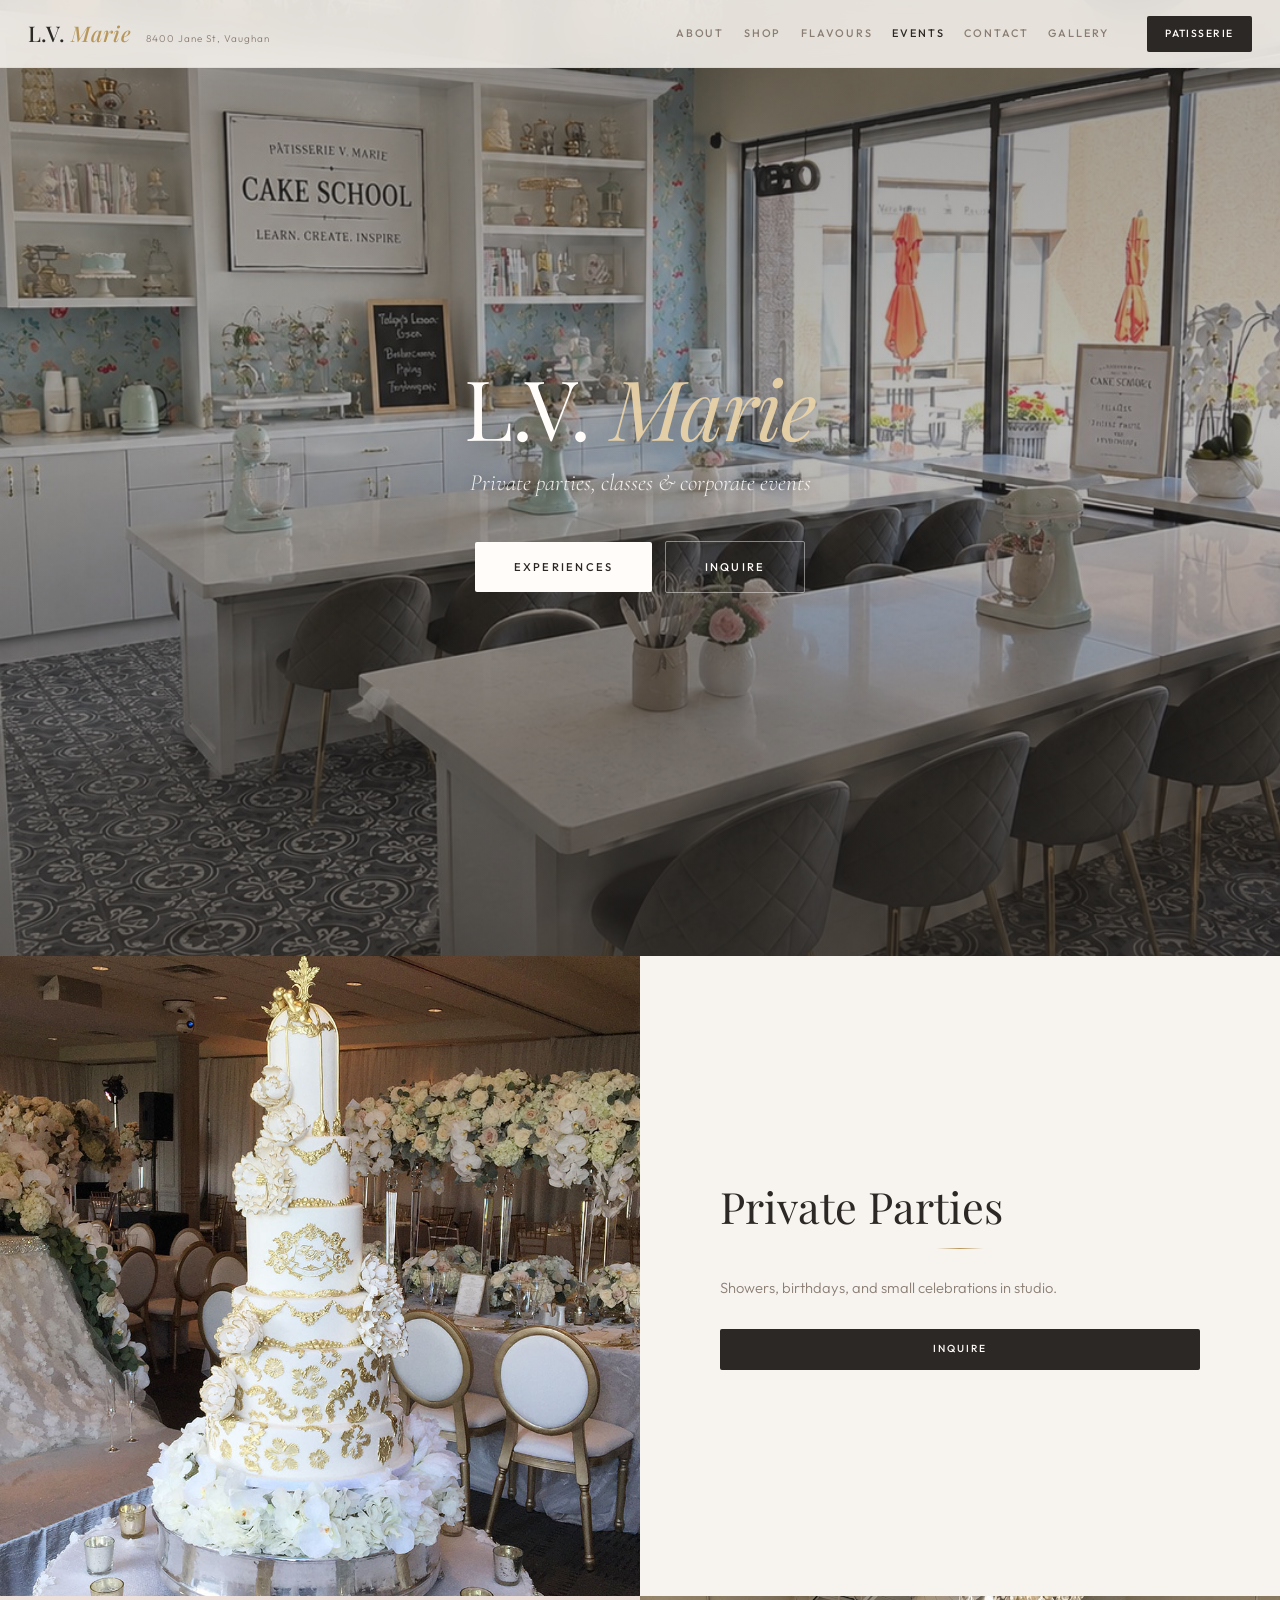
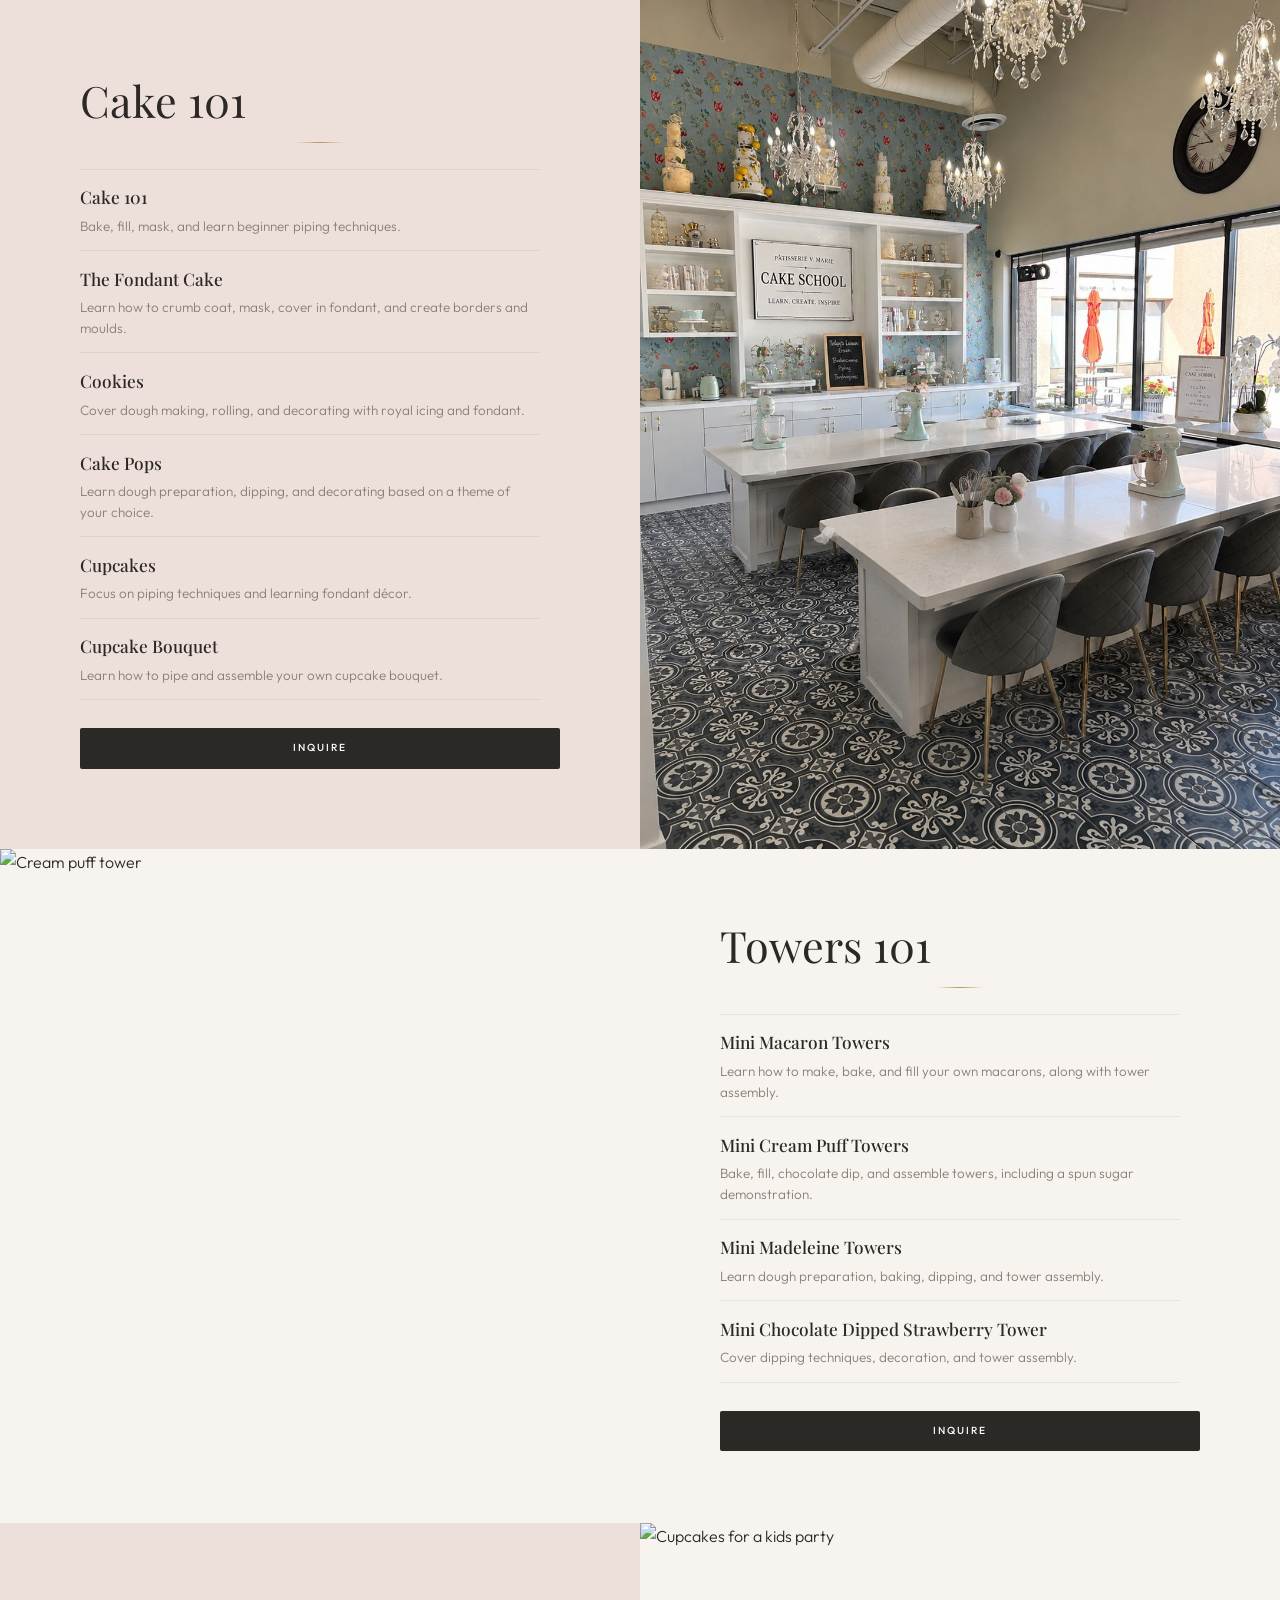
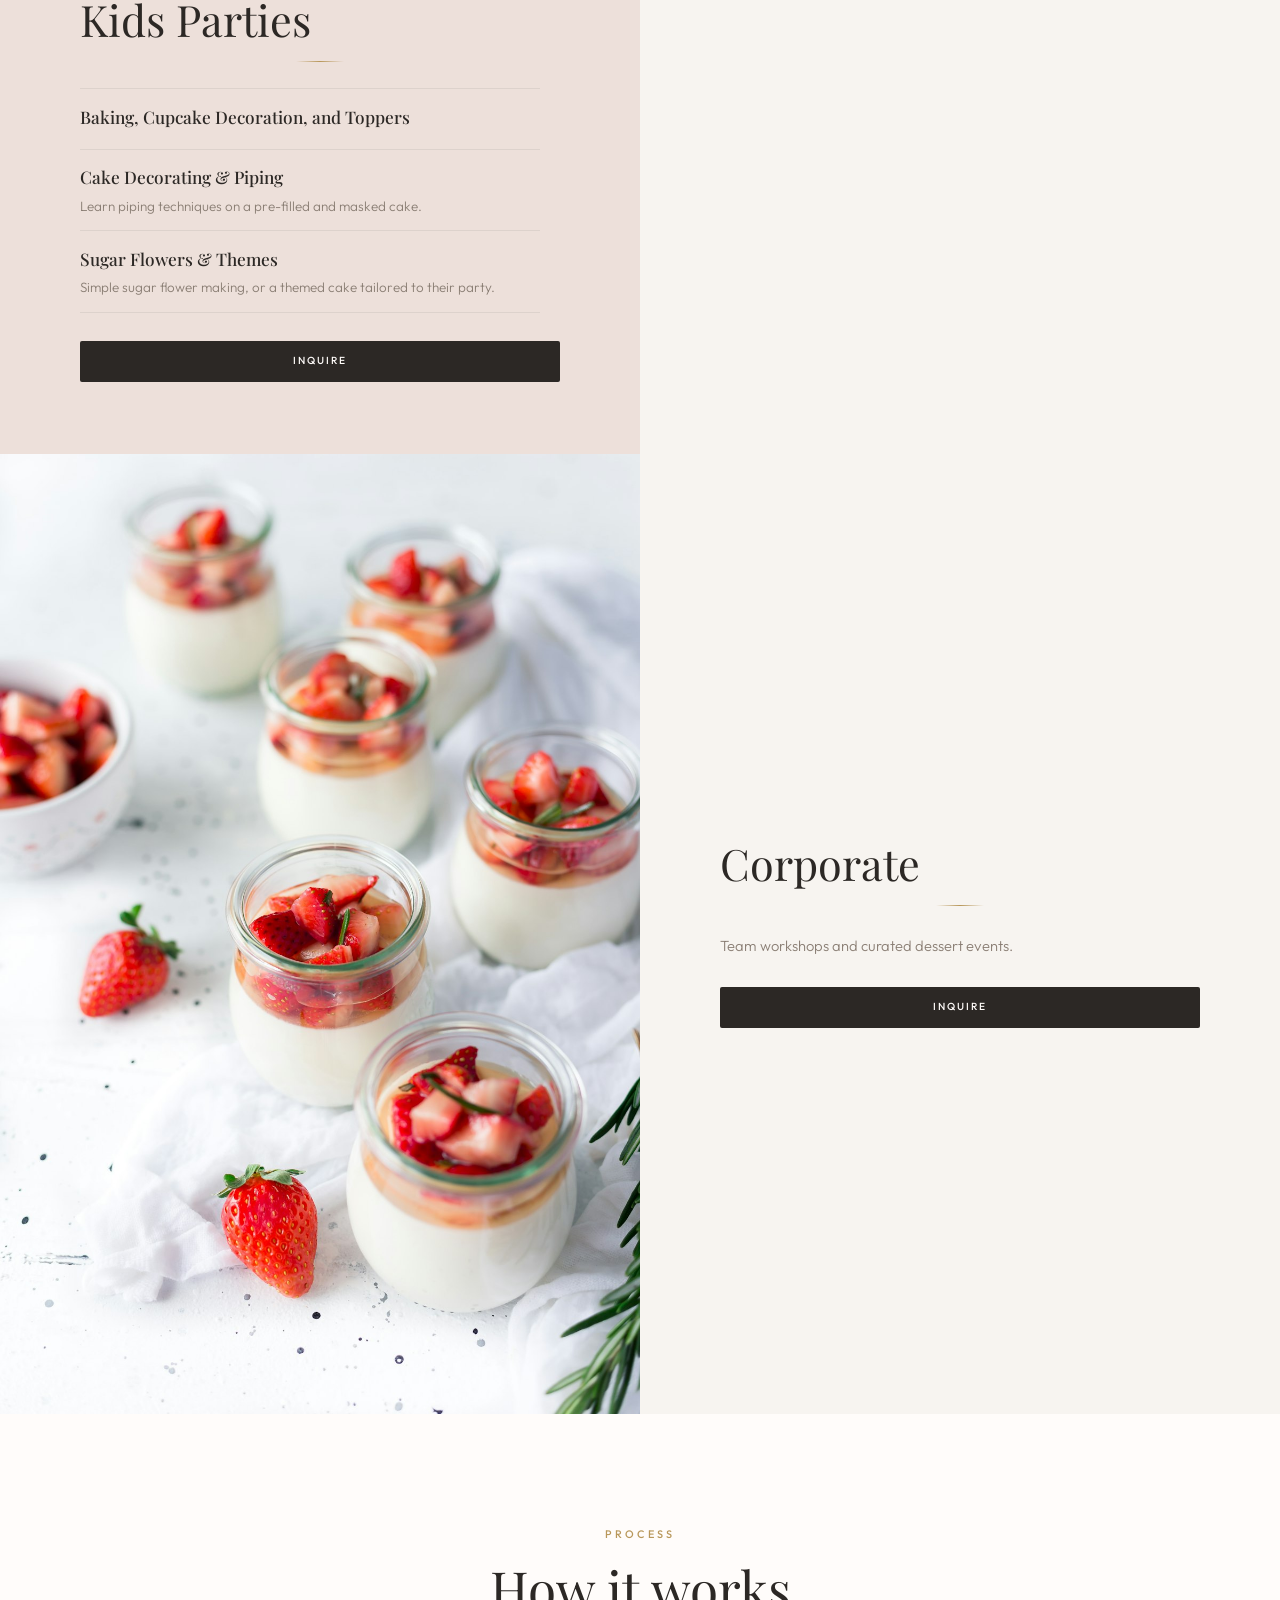
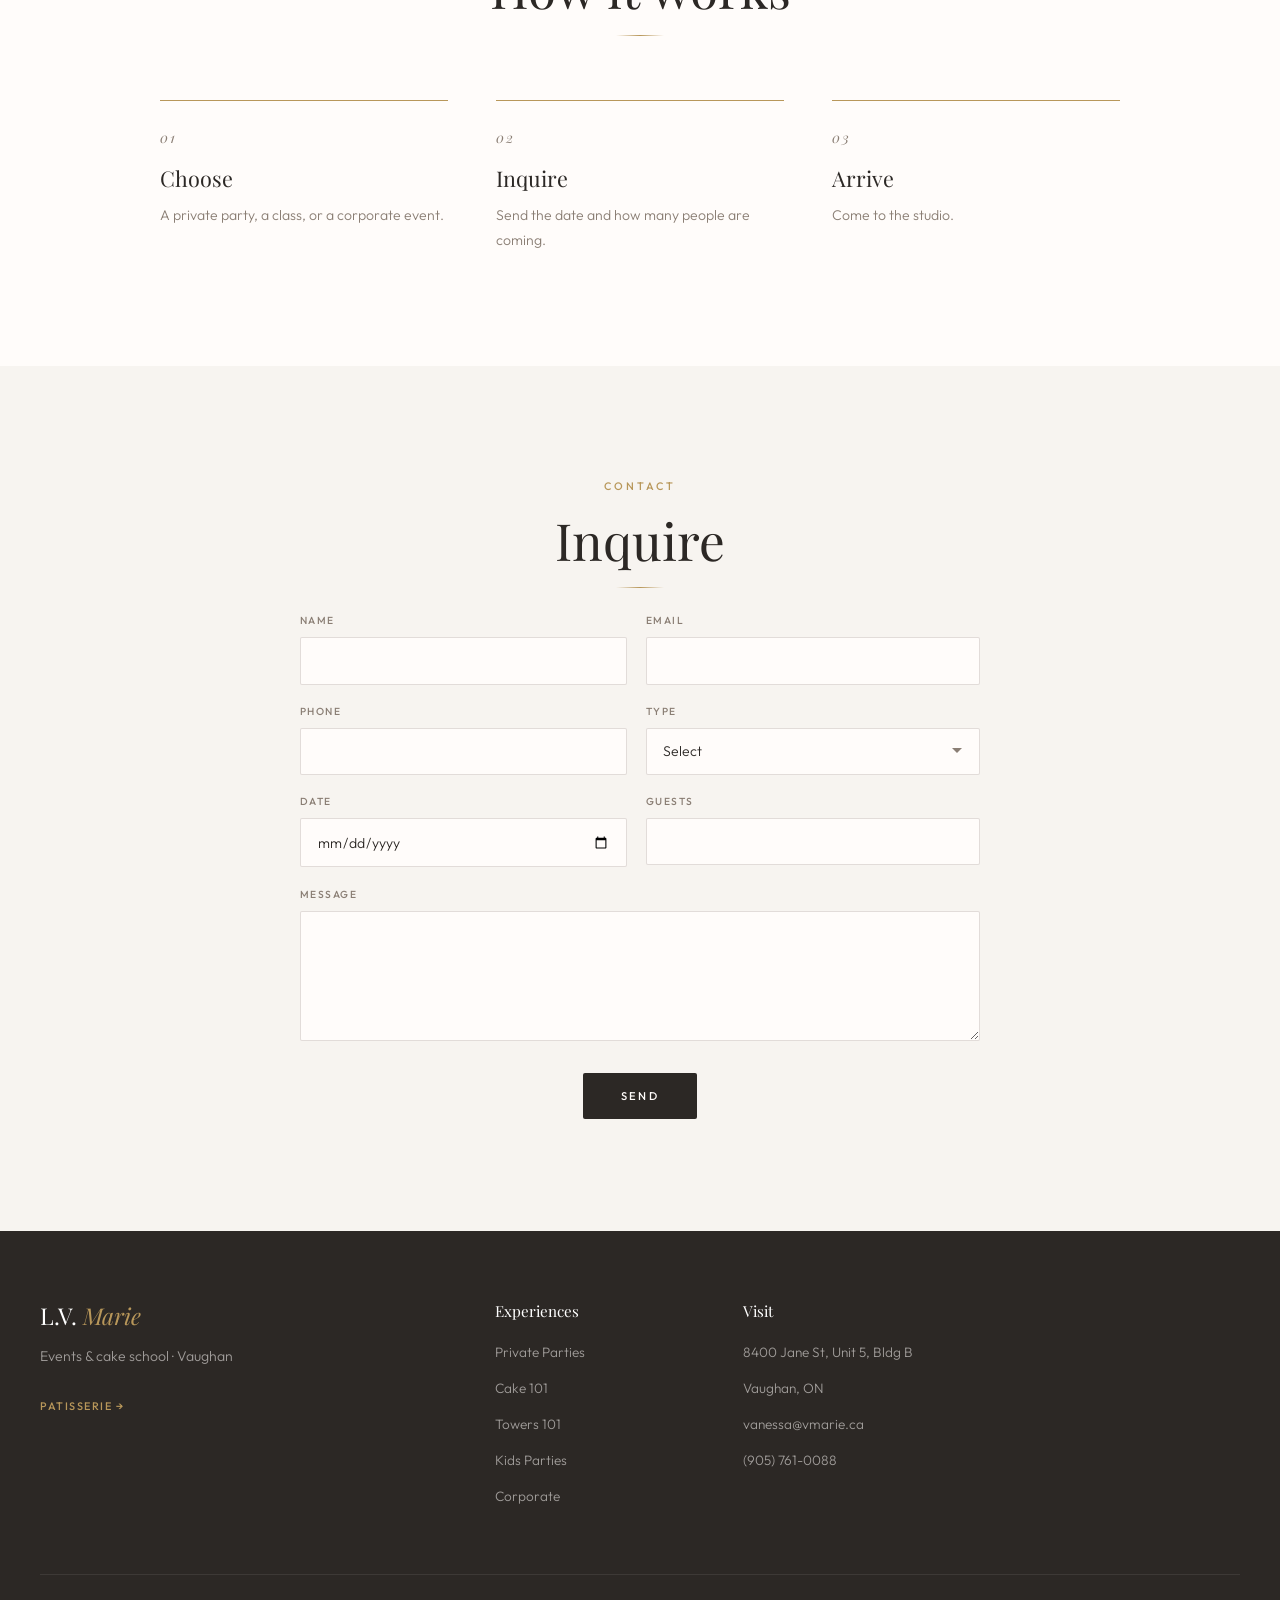
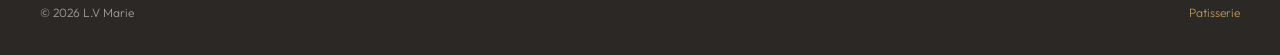
==== commit fb799d96: "Add files via upload" ====
--- a/events.html
+++ b/events.html
@@ -4,22 +4,28 @@
 <meta charset="UTF-8">
 <meta name="viewport" content="width=device-width, initial-scale=1, viewport-fit=cover">
 <title>L.V Marie — Events & Cake School | Vaughan</title>
-<meta name="description" content="Private parties, cake school, corporate events, and custom cakes in Vaughan.">
+<meta name="description" content="Private parties, cake classes, and corporate events at L.V Marie in Vaughan.">
 <meta name="theme-color" content="#2C2825">
 <meta name="apple-mobile-web-app-status-bar-style" content="black-translucent">
 <link rel="preconnect" href="https://fonts.googleapis.com">
 <link rel="preconnect" href="https://fonts.gstatic.com" crossorigin>
 <link href="https://fonts.googleapis.com/css2?family=Cormorant+Garamond:ital,wght@0,300;0,400;0,500;0,600;1,300;1,400&family=Outfit:wght@300;400;500&family=Playfair+Display:ital,wght@0,400;0,500;0,600;1,400;1,500&display=swap" rel="stylesheet">
-<link rel="stylesheet" href="css/site.css">
+<link rel="stylesheet" href="css/site.css?v=15">
 <style>
 /* ===== EVENTS PAGE OVERRIDES ===== */
 
 /* Nav CTA button */
+.nav-end {
+  gap: 2.35rem;
+}
+.nav-links {
+  margin-right: 0;
+}
 .nav-actions {
   display: flex;
   flex-direction: row;
   align-items: center;
-  gap: 0.35rem;
+  gap: 0.85rem;
   flex-shrink: 0;
   height: 100%;
 }
@@ -152,33 +158,6 @@
   color: var(--white);
 }
 
-/* Intro */
-.intro {
-  padding: 5.5rem 2rem;
-  background: var(--white);
-  text-align: center;
-}
-.intro-inner {
-  max-width: 720px;
-  margin: 0 auto;
-}
-.intro .section-label { margin-bottom: 1.2rem; }
-.intro p {
-  font-family: 'Cormorant Garamond', serif;
-  font-size: clamp(1.15rem, 2.2vw, 1.4rem);
-  color: var(--warm-grey);
-  line-height: 1.75;
-  font-weight: 400;
-}
-.intro-accent {
-  font-family: 'Playfair Display', serif;
-  font-style: italic;
-  color: var(--gold);
-  font-size: clamp(1rem, 1.8vw, 1.2rem);
-  margin-top: 1.8rem;
-  letter-spacing: 0.02em;
-}
-
 /* ===== EVENT SECTIONS ===== */
 .event-section {
   display: grid;
@@ -236,8 +215,31 @@
   line-height: 1.65;
 }
 
-.event-text .gold-line {
-  margin: 1.15rem 0 1.4rem;
+.class-list {
+  list-style: none;
+  margin: 0 0 1.75rem;
+  max-width: 460px;
+}
+.class-list li {
+  padding: 0.85rem 0;
+  border-top: 1px solid rgba(44, 40, 37, 0.08);
+}
+.class-list li:last-child {
+  border-bottom: 1px solid rgba(44, 40, 37, 0.08);
+}
+.class-list strong {
+  display: block;
+  font-family: 'Playfair Display', serif;
+  font-weight: 500;
+  font-size: 1.08rem;
+  color: var(--charcoal);
+  margin-bottom: 0.25rem;
+}
+.class-list span {
+  display: block;
+  font-size: 0.84rem;
+  color: var(--warm-grey);
+  line-height: 1.55;
 }
 
 /* ===== HOW IT WORKS ===== */
@@ -355,6 +357,16 @@
 .form-group textarea:focus,
 .form-group select:focus {
   border-color: var(--gold);
+}
+.form-group input.is-invalid,
+.form-group input.is-invalid:focus {
+  border-color: #b42318;
+}
+.field-note {
+  margin-top: 0.4rem;
+  font-size: 0.68rem;
+  line-height: 1.3;
+  color: #b42318;
 }
 
 .form-group textarea {
@@ -466,6 +478,7 @@
       <div class="nav-links" id="navLinksDesktop">
         <a href="#about">About</a>
         <a href="index.html#store">Shop</a>
+        <a href="index.html#flavours">Flavours</a>
         <a href="#events" class="active">Events</a>
         <a href="#inquiry">Contact</a>
         <a href="index.html#gallery">Gallery</a>
@@ -483,40 +496,32 @@
 <div class="mobile-menu" id="navLinks" hidden>
   <a href="#about">About</a>
   <a href="index.html#store">Shop</a>
+  <a href="index.html#flavours">Flavours</a>
   <a href="#events">Events</a>
   <a href="#inquiry">Contact</a>
   <a href="index.html#gallery">Gallery</a>
 </div>
 
 <!-- HERO -->
-<section class="hero">
+<section class="hero" id="about">
   <div class="hero-bg" role="img" aria-label="L.V Marie Cake School"></div>
   <div class="hero-overlay"></div>
   <div class="hero-content">
     <h1>L.V. <em>Marie</em></h1>
-    <p class="hero-tagline">Private parties, workshops &amp; custom cakes</p>
+    <p class="hero-tagline">Private parties, classes &amp; corporate events</p>
     <div class="hero-buttons">
-      <a href="#inquiry" class="btn btn-primary">Inquire</a>
-      <a href="#private-parties" class="btn btn-outline">Experiences</a>
+      <a href="#events" class="btn btn-primary">Experiences</a>
+      <a href="#inquiry" class="btn btn-outline">Inquire</a>
     </div>
   </div>
 </section>
 
-<!-- INTRO -->
-<section class="intro" id="about">
-  <div class="intro-inner fade-in">
-    <p class="section-label">Cake School</p>
-    <p>Parties, workshops, and custom cakes in our Vaughan studio.</p>
-    <p class="intro-accent">Learn. Create. Inspire.</p>
-  </div>
-</section>
-
 <!-- EVENT TYPES -->
 <div id="events">
 
   <section class="event-section" id="private-parties">
     <div class="event-image">
-      <img src="Assets/images/cupcakes.jpg" alt="Celebration cake" loading="lazy">
+      <img src="Assets/images/cupcakes.jpg" alt="Celebration desserts" loading="lazy">
     </div>
     <div class="event-text fade-in">
       <h2>Private Parties</h2>
@@ -526,15 +531,93 @@
     </div>
   </section>
 
-  <section class="event-section reverse" id="workshops">
+  <section class="event-section reverse" id="cake-101">
     <div class="event-image">
       <img src="Assets/images/store-interior.jpg" alt="Cake School studio" loading="lazy">
     </div>
     <div class="event-text fade-in">
-      <h2>Cake School</h2>
+      <h2>Cake 101</h2>
       <div class="gold-line"></div>
-      <p class="event-desc">Piping, buttercream, and decorating — small groups.</p>
-      <a href="#inquiry" class="btn btn-dark btn-sm" data-event="Workshop">Inquire</a>
+      <ul class="class-list">
+        <li>
+          <strong>Cake 101</strong>
+          <span>Bake, fill, mask, and learn beginner piping techniques.</span>
+        </li>
+        <li>
+          <strong>The Fondant Cake</strong>
+          <span>Learn how to crumb coat, mask, cover in fondant, and create borders and moulds.</span>
+        </li>
+        <li>
+          <strong>Cookies</strong>
+          <span>Cover dough making, rolling, and decorating with royal icing and fondant.</span>
+        </li>
+        <li>
+          <strong>Cake Pops</strong>
+          <span>Learn dough preparation, dipping, and decorating based on a theme of your choice.</span>
+        </li>
+        <li>
+          <strong>Cupcakes</strong>
+          <span>Focus on piping techniques and learning fondant décor.</span>
+        </li>
+        <li>
+          <strong>Cupcake Bouquet</strong>
+          <span>Learn how to pipe and assemble your own cupcake bouquet.</span>
+        </li>
+      </ul>
+      <a href="#inquiry" class="btn btn-dark btn-sm" data-event="Cake 101">Inquire</a>
+    </div>
+  </section>
+
+  <section class="event-section" id="towers-101">
+    <div class="event-image">
+      <img src="Assets/images/tower-cream-puff.jpg" alt="Cream puff tower" loading="lazy">
+    </div>
+    <div class="event-text fade-in">
+      <h2>Towers 101</h2>
+      <div class="gold-line"></div>
+      <ul class="class-list">
+        <li>
+          <strong>Mini Macaron Towers</strong>
+          <span>Learn how to make, bake, and fill your own macarons, along with tower assembly.</span>
+        </li>
+        <li>
+          <strong>Mini Cream Puff Towers</strong>
+          <span>Bake, fill, chocolate dip, and assemble towers, including a spun sugar demonstration.</span>
+        </li>
+        <li>
+          <strong>Mini Madeleine Towers</strong>
+          <span>Learn dough preparation, baking, dipping, and tower assembly.</span>
+        </li>
+        <li>
+          <strong>Mini Chocolate Dipped Strawberry Tower</strong>
+          <span>Cover dipping techniques, decoration, and tower assembly.</span>
+        </li>
+      </ul>
+      <a href="#inquiry" class="btn btn-dark btn-sm" data-event="Towers 101">Inquire</a>
+    </div>
+  </section>
+
+  <section class="event-section reverse" id="kids-parties">
+    <div class="event-image">
+      <img src="Assets/images/cupcake-real.jpg" alt="Cupcakes for a kids party" loading="lazy">
+    </div>
+    <div class="event-text fade-in">
+      <h2>Kids Parties</h2>
+      <div class="gold-line"></div>
+      <ul class="class-list">
+        <li>
+          <strong>Baking, Cupcake Decoration, and Toppers</strong>
+        </li>
+        <li>
+          <strong>Cake Decorating &amp; Piping</strong>
+          <span>Learn piping techniques on a pre-filled and masked cake.</span>
+        </li>
+        <li>
+          <strong>Sugar Flowers &amp; Themes</strong>
+          <span>Simple sugar flower making, or a themed cake tailored to their party.</span>
+        </li>
+      </ul>
+      <a href="#inquiry" class="btn btn-dark btn-sm" data-event="Kids Parties">Inquire</a>
     </div>
   </section>
 
@@ -546,19 +629,7 @@
       <h2>Corporate</h2>
       <div class="gold-line"></div>
       <p class="event-desc">Team workshops and curated dessert events.</p>
-      <a href="#inquiry" class="btn btn-dark btn-sm" data-event="Corporate Event">Inquire</a>
-    </div>
-  </section>
-
-  <section class="event-section reverse" id="custom">
-    <div class="event-image">
-      <img src="Assets/images/cupcakes.jpg" alt="Custom celebration cake" loading="lazy">
-    </div>
-    <div class="event-text fade-in">
-      <h2>Custom Cakes</h2>
-      <div class="gold-line"></div>
-      <p class="event-desc">Weddings and milestone cakes by consultation.</p>
-      <a href="#inquiry" class="btn btn-dark btn-sm" data-event="Custom Celebration Cake">Inquire</a>
+      <a href="#inquiry" class="btn btn-dark btn-sm" data-event="Corporate">Inquire</a>
     </div>
   </section>
 
@@ -573,18 +644,18 @@
     <div class="how-steps">
       <div class="how-step fade-in">
         <p class="how-step-num">01</p>
-        <h3>Plan</h3>
-        <p>Share the date, guests, and what you have in mind.</p>
+        <h3>Choose</h3>
+        <p>A private party, a class, or a corporate event.</p>
       </div>
       <div class="how-step fade-in">
         <p class="how-step-num">02</p>
-        <h3>Create</h3>
-        <p>We refine the details with you.</p>
+        <h3>Inquire</h3>
+        <p>Send the date and how many people are coming.</p>
       </div>
       <div class="how-step fade-in">
         <p class="how-step-num">03</p>
-        <h3>Celebrate</h3>
-        <p>Arrive at the studio. We handle the rest.</p>
+        <h3>Arrive</h3>
+        <p>Come to the studio.</p>
       </div>
     </div>
   </div>
@@ -615,10 +686,26 @@
         <select id="eventType" name="eventType" required>
           <option value="" disabled selected>Select</option>
           <option value="Private Party">Private Party</option>
-          <option value="Workshop / Cake School">Workshop</option>
-          <option value="Corporate Event">Corporate</option>
-          <option value="Custom Celebration Cake">Custom Cake</option>
-          <option value="Other">Other</option>
+          <optgroup label="Cake 101">
+            <option>Cake 101</option>
+            <option>The Fondant Cake</option>
+            <option>Cookies</option>
+            <option>Cake Pops</option>
+            <option>Cupcakes</option>
+            <option>Cupcake Bouquet</option>
+          </optgroup>
+          <optgroup label="Towers 101">
+            <option>Mini Macaron Towers</option>
+            <option>Mini Cream Puff Towers</option>
+            <option>Mini Madeleine Towers</option>
+            <option>Mini Chocolate Dipped Strawberry Tower</option>
+          </optgroup>
+          <optgroup label="Kids Parties">
+            <option>Baking, Cupcake Decoration, and Toppers</option>
+            <option>Cake Decorating &amp; Piping</option>
+            <option>Sugar Flowers &amp; Themes</option>
+          </optgroup>
+          <option value="Corporate">Corporate</option>
         </select>
       </div>
       <div class="form-group">
@@ -627,7 +714,8 @@
       </div>
       <div class="form-group">
         <label for="guests">Guests</label>
-        <input type="number" id="guests" name="guests" min="1">
+        <input type="number" id="guests" name="guests" inputmode="numeric">
+        <p class="field-note" id="guestsNote" hidden></p>
       </div>
       <div class="form-group full">
         <label for="message">Message</label>
@@ -652,9 +740,10 @@
       <h4>Experiences</h4>
       <ul>
         <li><a href="#private-parties">Private Parties</a></li>
-        <li><a href="#workshops">Workshops</a></li>
+        <li><a href="#cake-101">Cake 101</a></li>
+        <li><a href="#towers-101">Towers 101</a></li>
+        <li><a href="#kids-parties">Kids Parties</a></li>
         <li><a href="#corporate">Corporate</a></li>
-        <li><a href="#custom">Custom Cakes</a></li>
       </ul>
     </div>
     <div>
@@ -707,20 +796,43 @@
   btn.addEventListener('click', () => {
     const select = document.getElementById('eventType');
     const val = btn.getAttribute('data-event');
-    for (const opt of select.options) {
-      if (opt.value === val || opt.textContent.includes(val)) {
-        select.value = opt.value;
-        break;
-      }
+    const direct = [...select.options].find((o) => o.value === val);
+    if (direct) {
+      select.value = direct.value;
+      return;
     }
+    const group = [...select.querySelectorAll('optgroup')].find((g) => g.label === val);
+    if (!group) return;
+    select.value = group.querySelector('option').value;
   });
 });
 
 // Inquiry form
+const guestsInput = document.getElementById('guests');
+const guestsNote = document.getElementById('guestsNote');
+function guestsMessage() {
+  if (guestsInput.value === '') return '';
+  const n = Number(guestsInput.value);
+  if (Number.isNaN(n)) return '';
+  if (n < 6) return 'Minimum 6';
+  if (n > 16) return 'Maximum 16';
+  return '';
+}
+function showGuestsNote() {
+  const msg = guestsMessage();
+  guestsInput.classList.toggle('is-invalid', msg !== '');
+  guestsNote.hidden = msg === '';
+  guestsNote.textContent = msg;
+}
+guestsInput.addEventListener('input', showGuestsNote);
+
 function handleInquiry(e) {
   e.preventDefault();
+  showGuestsNote();
+  if (guestsMessage()) return;
   showToast('Received');
   e.target.reset();
+  showGuestsNote();
 }
 
 function showToast(msg) {
--- a/css/site.css
+++ b/css/site.css
@@ -22,6 +22,7 @@
 
 html {
   scroll-behavior: smooth;
+  scroll-padding-top: calc(var(--nav-h) + env(safe-area-inset-top, 0px));
   font-size: 16px;
   -webkit-text-size-adjust: 100%;
   touch-action: manipulation;
@@ -616,21 +617,21 @@
   overflow: hidden;
 }
 .product-image img {
-  width: 100%;
-  height: 100%;
+  position: absolute;
+  left: -1.5%;
+  top: -1.5%;
+  width: 103%;
+  height: 103%;
+  max-width: none;
   object-fit: cover;
   object-position: center center;
+  transform: scale(calc(1 / 1.03));
+  transform-origin: center center;
   transition: transform 0.7s var(--ease);
 }
-.product-image--contain {
-  background: var(--cream);
-}
-.product-image--contain img {
-  object-fit: contain;
-  padding: 1.1rem;
-}
-.product-card:hover .product-image img { transform: scale(1.03); }
-.product-card:hover .product-image--contain img { transform: none; }
+.product-card:hover .product-image img {
+  transform: none;
+}
 .product-badge {
   position: absolute;
   top: 0.75rem;
@@ -842,6 +843,42 @@
   border-color: var(--charcoal);
   color: #fff;
 }
+.opt-note {
+  letter-spacing: 0.06em;
+  text-transform: none;
+  font-weight: 400;
+  color: var(--warm-grey-light);
+}
+.customize-input {
+  width: 100%;
+  padding: 0.55rem 0.7rem;
+  border: 1px solid rgba(44, 40, 37, 0.14);
+  background: var(--white);
+  color: var(--charcoal);
+  font-size: 16px;
+  font-family: inherit;
+  font-weight: 300;
+  border-radius: var(--radius);
+  outline: none;
+}
+.customize-input:focus {
+  border-color: var(--gold);
+  box-shadow: 0 0 0 3px rgba(184, 151, 90, 0.12);
+}
+.product-image--blank {
+  background: #fff;
+}
+.cart-item-image--blank {
+  background: #fff;
+  border: 1px solid rgba(44, 40, 37, 0.06);
+}
+.product-modal--text {
+  grid-template-columns: 1fr;
+  width: min(480px, 100%);
+}
+.product-modal--text .modal-body {
+  padding-top: 2.75rem;
+}
 
 .customize-foot {
   display: flex;
@@ -877,6 +914,56 @@
   animation: none;
 }
 
+.custom-cakes {
+  background: var(--cream);
+  color: var(--charcoal);
+  padding: 4.5rem 1.75rem 5rem;
+}
+.custom-cakes-inner {
+  max-width: 1080px;
+  margin: 0 auto;
+  display: grid;
+  grid-template-columns: minmax(260px, 420px) 1fr;
+  align-items: center;
+  gap: 3.5rem;
+}
+.custom-cakes-image {
+  overflow: hidden;
+}
+.custom-cakes-image img {
+  width: 100%;
+  height: auto;
+  display: block;
+}
+.custom-cakes-text {
+  padding: 0;
+}
+.custom-cakes-text .section-label { color: var(--gold); text-align: left; }
+.custom-cakes-text h2 {
+  font-size: clamp(1.9rem, 3.5vw, 2.6rem);
+  margin-bottom: 0;
+  color: var(--charcoal);
+}
+.custom-cakes-text .gold-line { margin: 1.15rem 0 1.25rem; }
+.custom-cakes-text p:not(.section-label) {
+  font-family: 'Cormorant Garamond', serif;
+  font-size: 1.15rem;
+  font-style: italic;
+  color: var(--warm-grey);
+  line-height: 1.6;
+  margin-bottom: 1.5rem;
+  max-width: 420px;
+}
+.custom-cakes-text p a {
+  color: var(--gold);
+}
+.custom-cakes .contact-form {
+  margin-top: 0;
+}
+.custom-cakes .form-submit {
+  text-align: left;
+}
+
 /* ===== EVENTS BAND ===== */
 .events-band {
   padding: 5rem 1.75rem;
@@ -922,13 +1009,19 @@
   position: relative;
 }
 .gallery-item img {
-  width: 100%;
-  height: 100%;
+  position: absolute;
+  left: -3%;
+  top: -3%;
+  width: 106%;
+  height: 106%;
+  max-width: none;
   object-fit: cover;
   object-position: center center;
+  transform: scale(calc(1 / 1.06));
+  transform-origin: center center;
   transition: transform 0.6s var(--ease);
 }
-.gallery-item:hover img { transform: scale(1.06); }
+.gallery-item:hover img { transform: none; }
 .gallery-link {
   display: inline-flex;
   margin: 1.5rem 0 2rem;
@@ -939,42 +1032,58 @@
 }
 .gallery-link:hover { color: var(--gold); }
 
-/* ===== TESTIMONIALS ===== */
-.testimonials {
+/* ===== FLAVOURS ===== */
+.flavours {
   padding: 5.5rem 1.75rem;
   background: var(--white);
-}
-.testimonials-grid {
-  max-width: 1000px;
+  text-align: center;
+}
+.flavours-lead {
+  max-width: 540px;
+  margin-left: auto;
+  margin-right: auto;
+}
+.flavours-grid {
+  max-width: 1080px;
   margin: 0 auto;
   display: grid;
-  grid-template-columns: 1fr 1fr;
-  gap: 1.5rem;
-}
-.testimonial {
-  padding: 2.2rem;
+  grid-template-columns: repeat(3, 1fr);
+  gap: 1.25rem;
+  text-align: left;
+}
+.flavour-card {
+  background: var(--cream);
   border: 1px solid rgba(184, 151, 90, 0.14);
-  background: var(--cream);
-}
-.testimonial-mark {
-  color: var(--gold);
-  font-size: 0.75rem;
-  letter-spacing: 0.2em;
-  margin-bottom: 1rem;
-}
-.testimonial p {
-  font-family: 'Cormorant Garamond', serif;
-  font-size: 1.15rem;
-  font-style: italic;
+  padding: 2rem 1.75rem 1.6rem;
+}
+.flavour-card h3 {
+  font-size: 1.45rem;
+  margin-bottom: 1.15rem;
   color: var(--charcoal);
-  line-height: 1.7;
-  margin-bottom: 1.3rem;
-}
-.testimonial-author {
-  font-size: 0.68rem;
+}
+.flavour-card ul {
+  display: flex;
+  flex-direction: column;
+  gap: 0.15rem;
+}
+.flavour-card li {
+  font-size: 0.88rem;
+  color: var(--warm-grey);
+  line-height: 1.4;
+  padding: 0.55rem 0;
+  border-bottom: 1px solid rgba(44, 40, 37, 0.06);
+}
+.flavour-card li:last-child {
+  border-bottom: none;
+  padding-bottom: 0;
+}
+.flavour-card .extra {
+  display: block;
+  margin-top: 0.2rem;
+  font-size: 0.58rem;
   letter-spacing: 0.14em;
   text-transform: uppercase;
-  color: var(--warm-grey);
+  color: var(--gold);
   font-weight: 500;
 }
 
@@ -1150,6 +1259,7 @@
   border-bottom: 1px solid rgba(44, 40, 37, 0.06);
 }
 .cart-item-image {
+  position: relative;
   width: 64px;
   height: 64px;
   border-radius: var(--radius);
@@ -1280,6 +1390,7 @@
 }
 .modal-overlay.open .product-modal { transform: translateY(0) scale(1); }
 .modal-image {
+  position: relative;
   min-height: 0;
   height: min(90vh, 90dvh);
   max-height: min(90vh, 90dvh);
@@ -1292,13 +1403,6 @@
   object-fit: cover;
   object-position: center center;
   display: block;
-}
-.modal-image--contain {
-  background: var(--cream);
-}
-.modal-image--contain img {
-  object-fit: contain;
-  padding: 1.5rem;
 }
 .modal-body {
   padding: 2.25rem 2rem;
@@ -1418,6 +1522,10 @@
   .intro-inner { grid-template-columns: 1fr; gap: 2.5rem; }
   .intro-image { max-width: 380px; margin: 0 auto; }
   .products-grid { grid-template-columns: repeat(2, 1fr); gap: 0.85rem; }
+  .custom-cakes { padding: 3.25rem 1.25rem 3.75rem; }
+  .custom-cakes-inner { grid-template-columns: 1fr; gap: 2rem; }
+  .custom-cakes-image { max-width: 420px; margin: 0 auto; height: auto; min-height: 0; }
+  .custom-cakes-text { padding: 0; }
   .product-modal {
     grid-template-columns: 1fr;
     max-height: min(92vh, 92dvh);
@@ -1434,7 +1542,7 @@
     overflow: visible;
     padding: 1.5rem 1.35rem 1.75rem;
   }
-  .testimonials-grid { grid-template-columns: 1fr; }
+  .flavours-grid { grid-template-columns: 1fr; }
   .footer-inner { grid-template-columns: 1fr 1fr; }
 }
 
